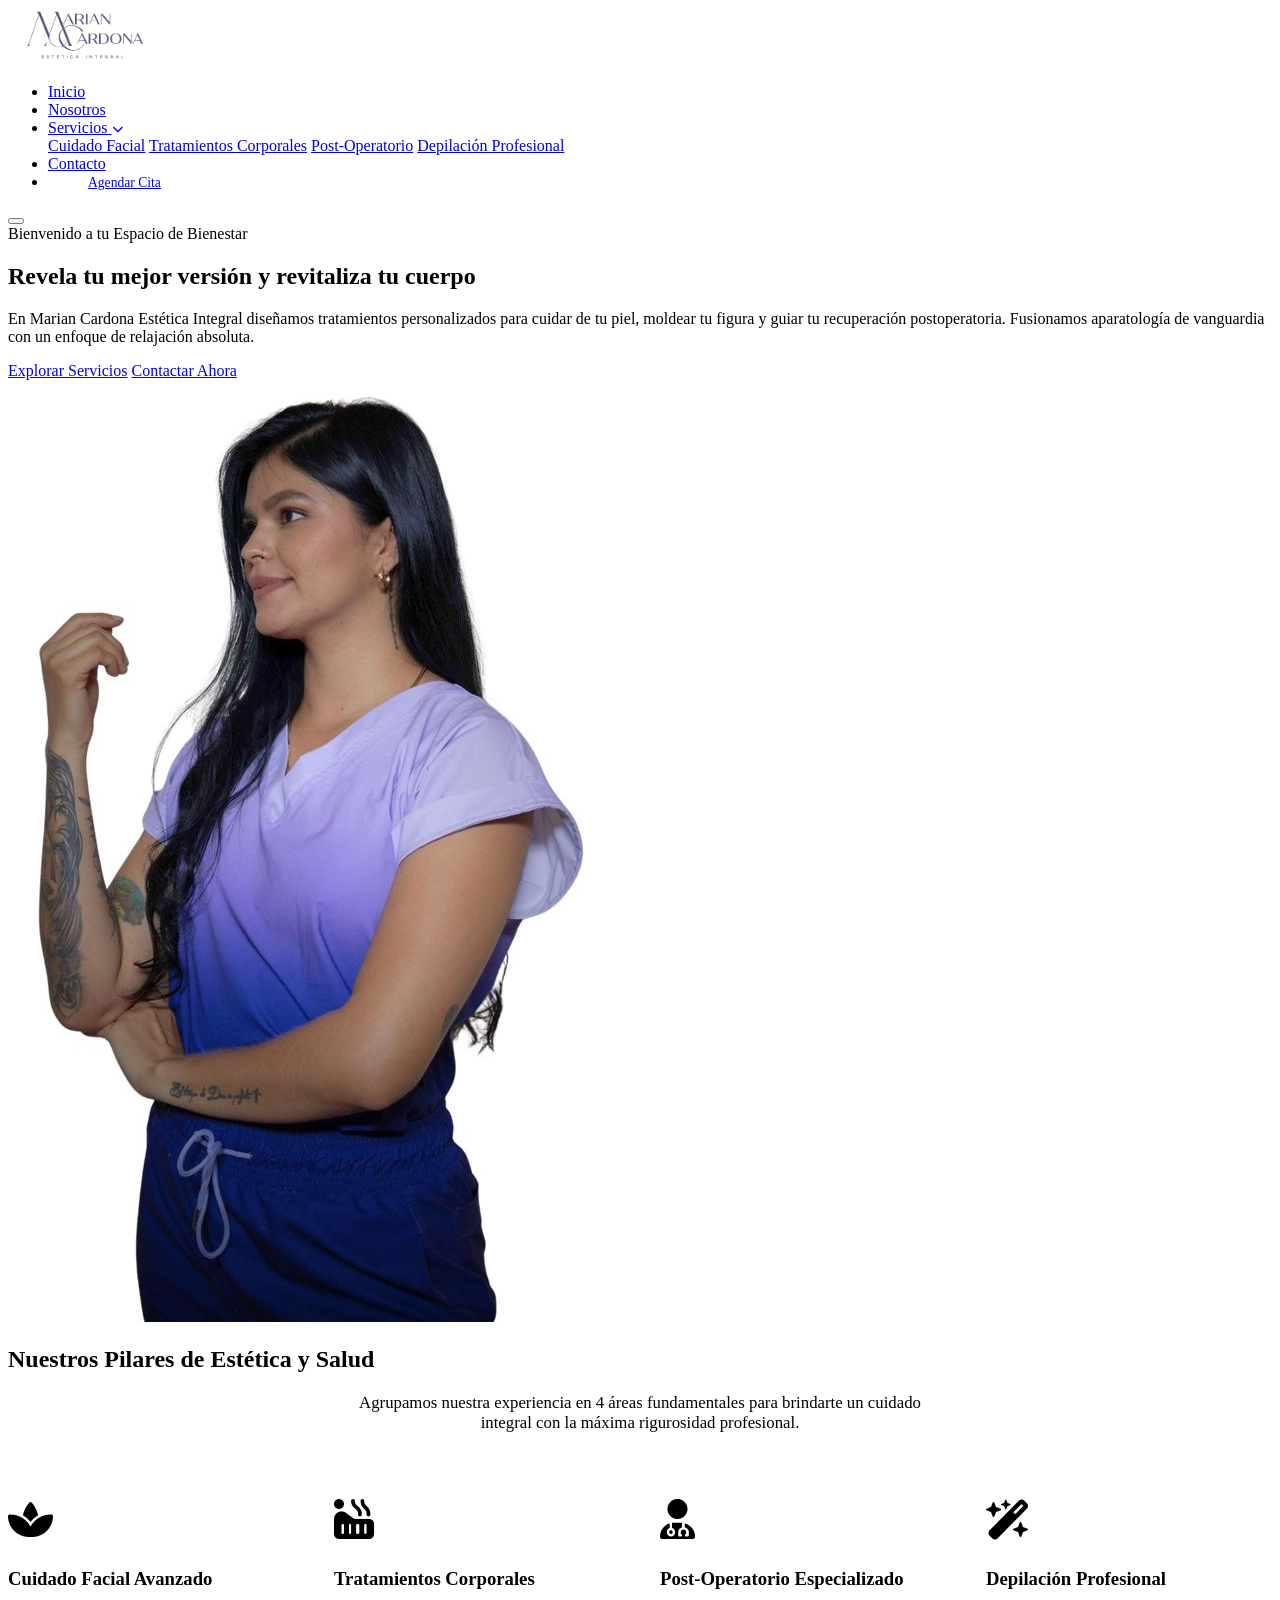
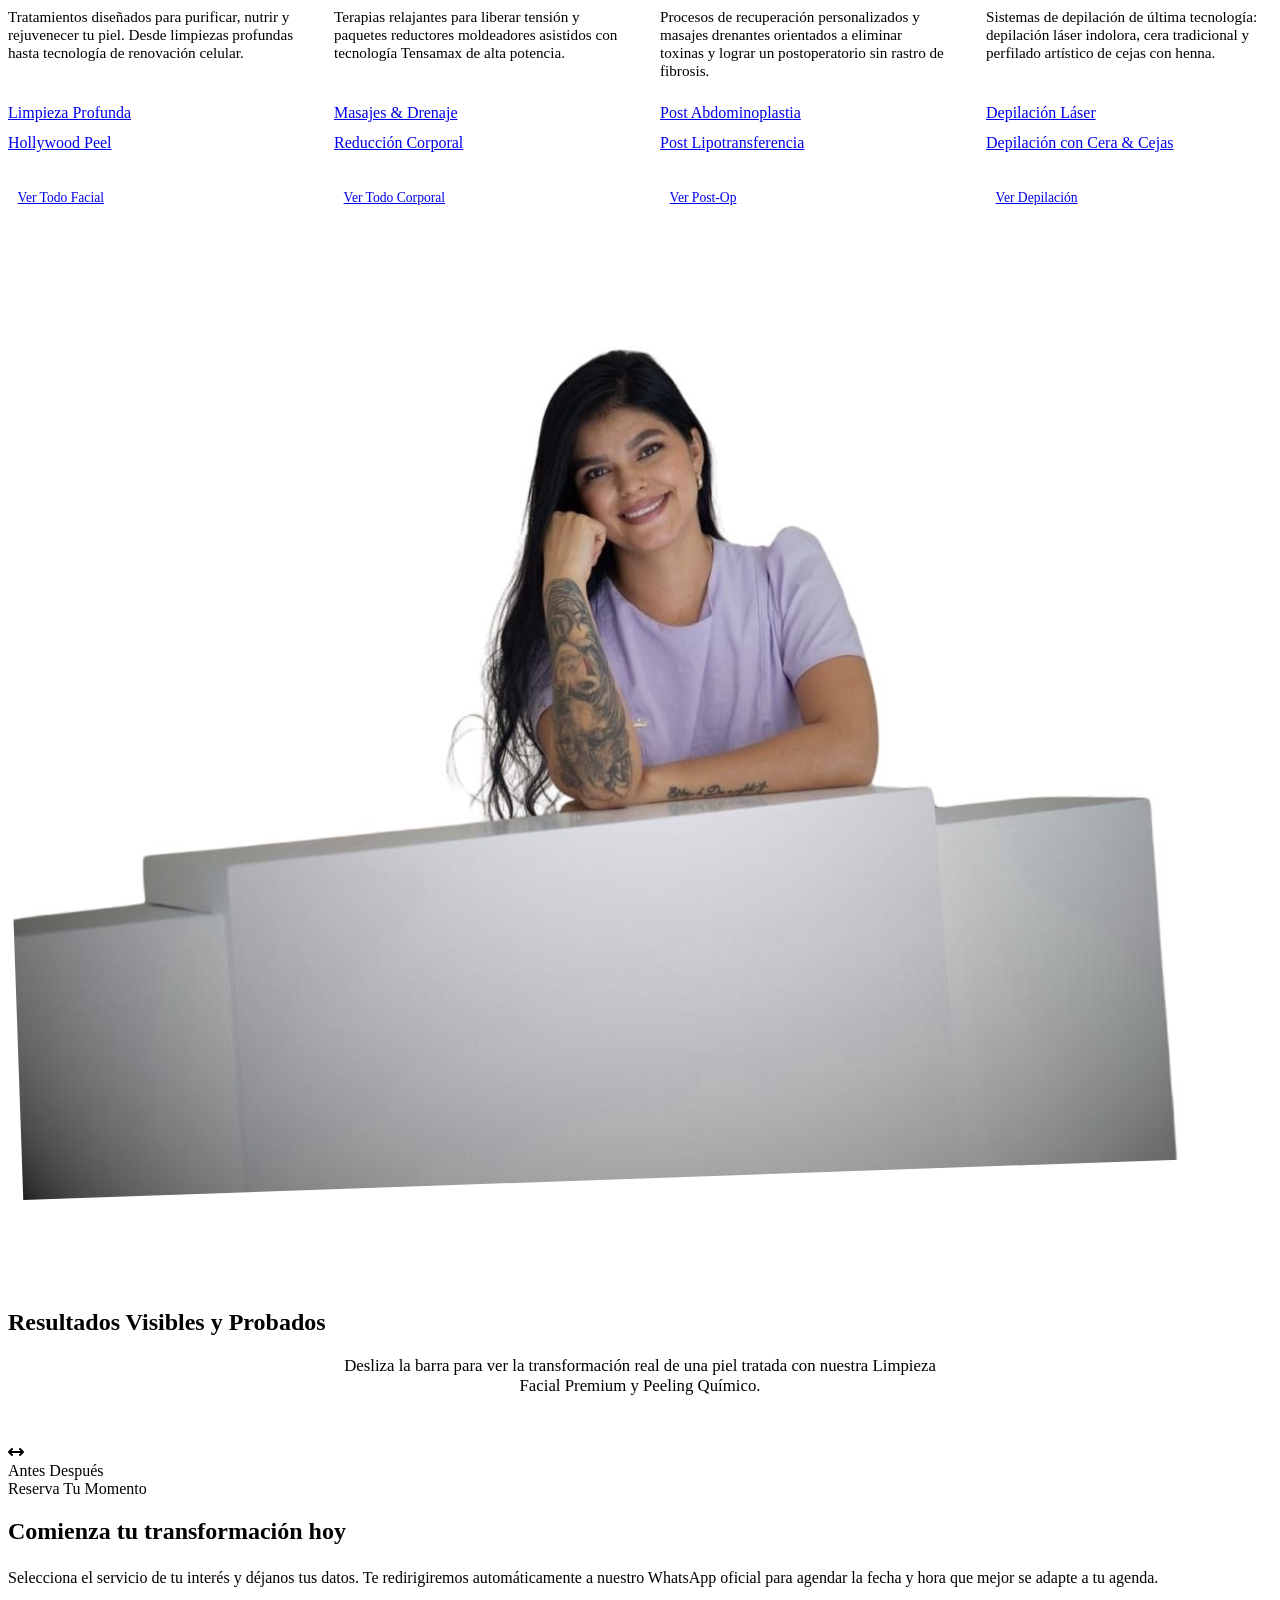
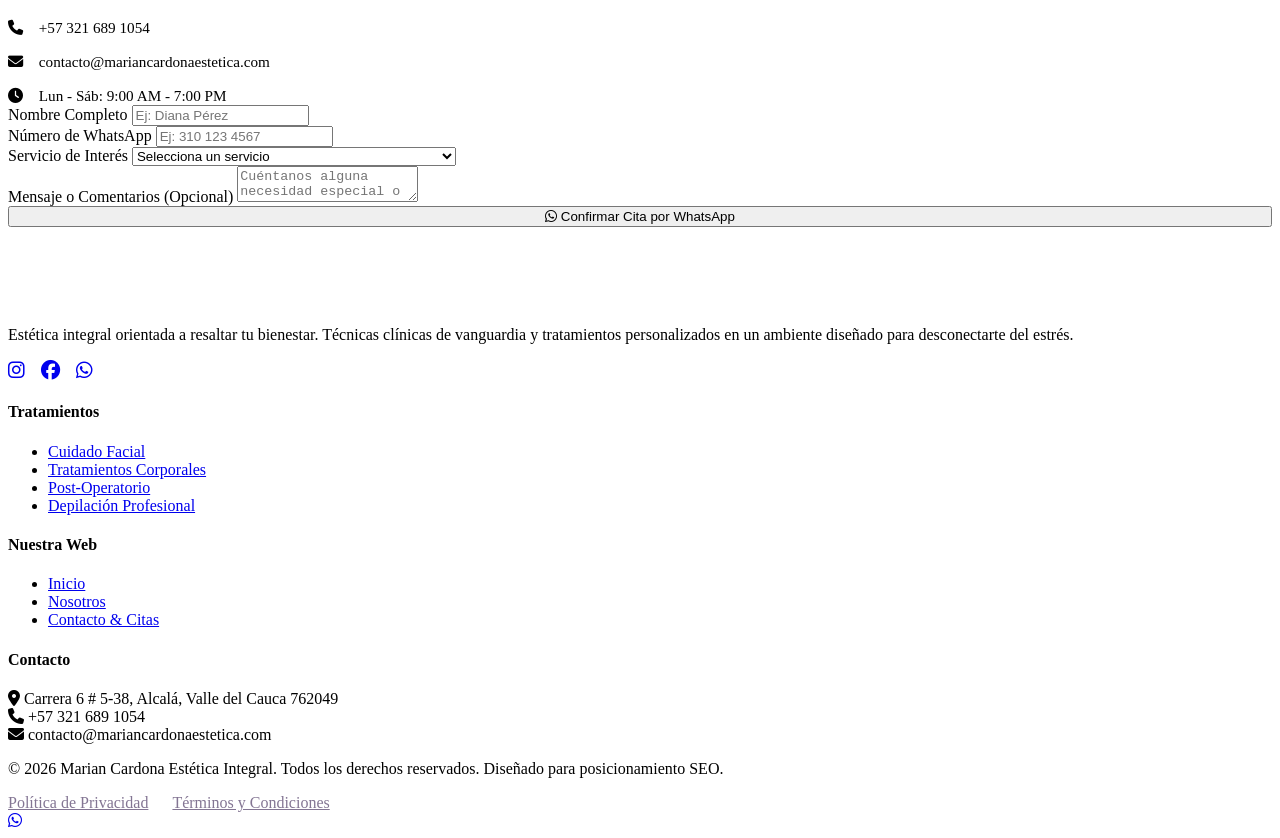
==== index.html @ ebb6f486 "Add files via upload" ====
<!DOCTYPE html>
<html lang="es">
<head>
    <meta charset="UTF-8">
    <meta name="viewport" content="width=device-width, initial-scale=1.0">
    <meta name="description" content="Descubre Marian Cardona Estética Integral. Ofrecemos tratamientos faciales avanzados, masajes corporales reductor-relajantes, post-operatorios sin fibrosis y depilación láser. Reserva tu cita.">
    <meta name="keywords" content="estetica integral, limpieza facial profunda, masajes relajantes, masajes reductores, postoperatorio, depilacion laser, marian cardona, spa bogota">
    <meta name="robots" content="index, follow">
    <link rel="canonical" href="https://mariancardonaestetica.com/">
    
    <title>Marian Cardona Estética Integral | Tratamientos Faciales, Corporales y Depilación</title>
    
    <!-- Estilos CSS -->
    <link rel="stylesheet" href="css/style.css">
    
    <!-- FontAwesome para Iconos -->
    <link rel="stylesheet" href="https://cdnjs.cloudflare.com/ajax/libs/font-awesome/6.4.0/css/all.min.css">
    
    <!-- Marcado Schema JSON-LD LocalBusiness -->
    <script type="application/ld+json">
    {
      "@context": "https://schema.org",
      "@type": "BeautySalon",
      "name": "Marian Cardona Estética Integral",
      "image": "https://images.unsplash.com/photo-1560750588-73207b1ef5b8?q=80&w=800&auto=format&fit=crop",
      "@id": "https://mariancardonaestetica.com/#salon",
      "url": "https://mariancardonaestetica.com/",
      "telephone": "+573216891054",
      "priceRange": "$$",
      "address": {
        "@type": "PostalAddress",
        "streetAddress": "Carrera 6 # 5-38, Alcalá, Valle del Cauca 762049",
        "addressLocality": "Alcalá",
        "addressRegion": "Valle del Cauca",
        "postalCode": "762049",
        "addressCountry": "CO"
      },
      "geo": {
        "@type": "GeoCoordinates",
        "latitude": 4.6738,
        "longitude": -75.7876
      },
      "openingHoursSpecification": {
        "@type": "OpeningHoursSpecification",
        "dayOfWeek": [
          "Monday",
          "Tuesday",
          "Wednesday",
          "Thursday",
          "Friday",
          "Saturday"
        ],
        "opens": "09:00",
        "closes": "19:00"
      },
      "sameAs": [
        "https://www.instagram.com/mariancardonaestetica"
      ]
    }
    </script>
</head>
<body>

    <!-- CABECERA / MENÚ DE NAVEGACIÓN -->
    <header class="header-nav">
        <div class="container header-container">
            <a href="index.html" class="logo">
                <img src="logo%20marian%20cardona%20principal.png" alt="Marian Cardona Estética Integral" style="height: 55px; width: auto; object-fit: contain;">
            </a>
            
            <nav>
                <ul class="nav-menu">
                    <li><a href="index.html" class="nav-link active">Inicio</a></li>
                    <li><a href="nosotros.html" class="nav-link">Nosotros</a></li>
                    <li class="nav-item-dropdown">
                        <a href="#" class="nav-link dropdown-trigger">Servicios <i class="fa fa-chevron-down" style="font-size: 0.7rem;"></i></a>
                        <div class="nav-dropdown">
                            <a href="facial/index.html" class="dropdown-link">Cuidado Facial</a>
                            <a href="corporal/index.html" class="dropdown-link">Tratamientos Corporales</a>
                            <a href="post-operatorio/index.html" class="dropdown-link">Post-Operatorio</a>
                            <a href="depilacion/index.html" class="dropdown-link">Depilación Profesional</a>
                        </div>
                    </li>
                    <li><a href="contacto.html" class="nav-link">Contacto</a></li>
                    <li><a href="#reservar" class="btn btn-primary" style="padding: 0.6rem 1.5rem; font-size: 0.85rem; margin-left: 1rem;">Agendar Cita</a></li>
                </ul>
            </nav>
            
            <button class="burger-menu" aria-label="Abrir Menú">
                <span class="burger-bar"></span>
                <span class="burger-bar"></span>
                <span class="burger-bar"></span>
            </button>
        </div>
    </header>

    <!-- SECCIÓN HÉROE -->
    <section class="hero-section">
        <div class="container hero-grid">
            <div class="hero-content reveal">
                <span class="hero-subtitle">Bienvenido a tu Espacio de Bienestar</span>
                <h1 class="hero-title text-gradient">Revela tu mejor versión y revitaliza tu cuerpo</h1>
                <p class="hero-description">
                    En Marian Cardona Estética Integral diseñamos tratamientos personalizados para cuidar de tu piel, moldear tu figura y guiar tu recuperación postoperatoria. Fusionamos aparatología de vanguardia con un enfoque de relajación absoluta.
                </p>
                <div class="hero-buttons">
                    <a href="#servicios" class="btn btn-primary">Explorar Servicios</a>
                    <a href="contacto.html" class="btn btn-secondary">Contactar Ahora</a>
                </div>
            </div>
            <div class="hero-image-wrapper reveal" style="transition-delay: 0.2s;">
                <div class="hero-image-bg"></div>
                <img src="Mariam%20Cardona%20imagen%20principal.jpg" alt="Marian Cardona Estética Integral" class="hero-img" id="heroImg">
            </div>
        </div>
    </section>

    <!-- SECCIÓN PILARES TOPIC CLUSTER -->
    <section id="servicios" class="section-padding" style="background-color: var(--color-bg-white);">
        <div class="container">
            <h2 class="reveal">Nuestros Pilares de Estética y Salud</h2>
            <p style="text-align: center; color: var(--color-text-muted); max-width: 600px; margin: 0 auto 4rem; font-size: 1.05rem;" class="reveal">
                Agrupamos nuestra experiencia en 4 áreas fundamentales para brindarte un cuidado integral con la máxima rigurosidad profesional.
            </p>
            
            <div style="display: grid; grid-template-columns: repeat(auto-fit, minmax(260px, 1fr)); gap: 2.5rem;">
                
                <!-- Pilar 1: Facial -->
                <div class="cluster-widget reveal" style="display: flex; flex-direction: column; justify-content: space-between;">
                    <div>
                        <div style="font-size: 2.5rem; color: var(--color-secondary); margin-bottom: 1.5rem;"><i class="fa-solid fa-spa"></i></div>
                        <h3 class="cluster-widget-title">Cuidado Facial Avanzado</h3>
                        <p style="font-size: 0.95rem; color: var(--color-text-muted); margin-bottom: 1.5rem;">
                            Tratamientos diseñados para purificar, nutrir y rejuvenecer tu piel. Desde limpiezas profundas hasta tecnología de renovación celular.
                        </p>
                    </div>
                    <div style="display: flex; flex-direction: column; gap: 0.75rem;">
                        <a href="facial/limpieza-profunda.html" class="cluster-link">Limpieza Profunda</a>
                        <a href="facial/hollywood-peel.html" class="cluster-link">Hollywood Peel</a>
                        <a href="facial/index.html" class="btn btn-secondary" style="margin-top: 1rem; width: 100%; font-size: 0.85rem; padding: 0.6rem;">Ver Todo Facial</a>
                    </div>
                </div>

                <!-- Pilar 2: Corporal -->
                <div class="cluster-widget reveal" style="display: flex; flex-direction: column; justify-content: space-between; transition-delay: 0.1s;">
                    <div>
                        <div style="font-size: 2.5rem; color: var(--color-secondary); margin-bottom: 1.5rem;"><i class="fa-solid fa-hot-tub-person"></i></div>
                        <h3 class="cluster-widget-title">Tratamientos Corporales</h3>
                        <p style="font-size: 0.95rem; color: var(--color-text-muted); margin-bottom: 1.5rem;">
                            Terapias relajantes para liberar tensión y paquetes reductores moldeadores asistidos con tecnología Tensamax de alta potencia.
                        </p>
                    </div>
                    <div style="display: flex; flex-direction: column; gap: 0.75rem;">
                        <a href="corporal/masajes-bienestar.html" class="cluster-link">Masajes & Drenaje</a>
                        <a href="corporal/reduccion-moldeo.html" class="cluster-link">Reducción Corporal</a>
                        <a href="corporal/index.html" class="btn btn-secondary" style="margin-top: 1rem; width: 100%; font-size: 0.85rem; padding: 0.6rem;">Ver Todo Corporal</a>
                    </div>
                </div>

                <!-- Pilar 3: Post-Operatorio -->
                <div class="cluster-widget reveal" style="display: flex; flex-direction: column; justify-content: space-between; transition-delay: 0.2s;">
                    <div>
                        <div style="font-size: 2.5rem; color: var(--color-secondary); margin-bottom: 1.5rem;"><i class="fa-solid fa-user-doctor"></i></div>
                        <h3 class="cluster-widget-title">Post-Operatorio Especializado</h3>
                        <p style="font-size: 0.95rem; color: var(--color-text-muted); margin-bottom: 1.5rem;">
                            Procesos de recuperación personalizados y masajes drenantes orientados a eliminar toxinas y lograr un postoperatorio sin rastro de fibrosis.
                        </p>
                    </div>
                    <div style="display: flex; flex-direction: column; gap: 0.75rem;">
                        <a href="post-operatorio/abdominoplastia.html" class="cluster-link">Post Abdominoplastia</a>
                        <a href="post-operatorio/lipotransferencia.html" class="cluster-link">Post Lipotransferencia</a>
                        <a href="post-operatorio/index.html" class="btn btn-secondary" style="margin-top: 1rem; width: 100%; font-size: 0.85rem; padding: 0.6rem;">Ver Post-Op</a>
                    </div>
                </div>

                <!-- Pilar 4: Depilación -->
                <div class="cluster-widget reveal" style="display: flex; flex-direction: column; justify-content: space-between; transition-delay: 0.3s;">
                    <div>
                        <div style="font-size: 2.5rem; color: var(--color-secondary); margin-bottom: 1.5rem;"><i class="fa-solid fa-wand-magic-sparkles"></i></div>
                        <h3 class="cluster-widget-title">Depilación Profesional</h3>
                        <p style="font-size: 0.95rem; color: var(--color-text-muted); margin-bottom: 1.5rem;">
                            Sistemas de depilación de última tecnología: depilación láser indolora, cera tradicional y perfilado artístico de cejas con henna.
                        </p>
                    </div>
                    <div style="display: flex; flex-direction: column; gap: 0.75rem;">
                        <a href="depilacion/depilacion-laser.html" class="cluster-link">Depilación Láser</a>
                        <a href="depilacion/cera-cejas.html" class="cluster-link">Depilación con Cera & Cejas</a>
                        <a href="depilacion/index.html" class="btn btn-secondary" style="margin-top: 1rem; width: 100%; font-size: 0.85rem; padding: 0.6rem;">Ver Depilación</a>
                    </div>
                </div>

            </div>
        </div>
    </section>

    <!-- POR QUÉ ELEGIRNOS -->
    <section class="section-padding" style="background-color: var(--color-bg-base);">
        <div class="container" style="display: grid; grid-template-columns: 1fr 1fr; gap: 4rem; align-items: center;">
            <div class="reveal">
                <img src="marian%20cardona%20recepcion.jpg" alt="Instalaciones de Marian Cardona Estética Integral" class="hero-img" style="transform: rotate(-2deg);">
            </div>
            <div class="reveal">
                <span class="hero-subtitle">Nuestro Valor Diferencial</span>
                <h2>¿Por qué elegir Marian Cardona Estética Integral?</h2>
                <p style="color: var(--color-text-muted); margin-bottom: 2rem; font-size: 1.05rem;">
                    No solo cuidamos tu imagen, cuidamos tu bienestar y tu confianza profunda. Trabajamos bajo tres pilares fundamentales que nos guían en cada tratamiento:
                </p>
                <ul style="list-style: none; display: flex; flex-direction: column; gap: 1.5rem;">
                    <li style="display: flex; gap: 1rem; align-items: flex-start;">
                        <div style="width: 40px; height: 40px; border-radius: 50%; background-color: rgba(74, 42, 117, 0.1); display: flex; align-items: center; justify-content: center; color: var(--color-primary); flex-shrink: 0;"><i class="fa fa-graduation-cap"></i></div>
                        <div>
                            <h4 style="font-family: var(--font-body); font-weight: 700; color: var(--color-primary); margin-bottom: 0.25rem;">Técnicas Actualizadas</h4>
                            <p style="font-size: 0.9rem; color: var(--color-text-muted);">Innovamos constantemente e implementamos protocolos clínicos probados internacionalmente para asegurar resultados reales.</p>
                        </div>
                    </li>
                    <li style="display: flex; gap: 1rem; align-items: flex-start;">
                        <div style="width: 40px; height: 40px; border-radius: 50%; background-color: rgba(74, 42, 117, 0.1); display: flex; align-items: center; justify-content: center; color: var(--color-primary); flex-shrink: 0;"><i class="fa fa-gem"></i></div>
                        <div>
                            <h4 style="font-family: var(--font-body); font-weight: 700; color: var(--color-primary); margin-bottom: 0.25rem;">Productos y Aparatología de Alta Gama</h4>
                            <p style="font-size: 0.9rem; color: var(--color-text-muted);">Seleccionamos meticulosamente principios activos de laboratorios certificados y la aparatología más segura del mercado.</p>
                        </div>
                    </li>
                    <li style="display: flex; gap: 1rem; align-items: flex-start;">
                        <div style="width: 40px; height: 40px; border-radius: 50%; background-color: rgba(74, 42, 117, 0.1); display: flex; align-items: center; justify-content: center; color: var(--color-primary); flex-shrink: 0;"><i class="fa fa-heart"></i></div>
                        <div>
                            <h4 style="font-family: var(--font-body); font-weight: 700; color: var(--color-primary); margin-bottom: 0.25rem;">Ambiente de Desconexión Total</h4>
                            <p style="font-size: 0.9rem; color: var(--color-text-muted);">Creamos un espacio cálido, silencioso y aromático para que cada visita sea una experiencia donde puedas desconectarte del estrés diario.</p>
                        </div>
                    </li>
                </ul>
            </div>
        </div>
    </section>

    <!-- COMPONENTES INTERACTIVOS: SLIDER ANTES / DESPUÉS -->
    <section class="section-padding" style="background-color: var(--color-bg-white);">
        <div class="container">
            <h2 class="reveal">Resultados Visibles y Probados</h2>
            <p style="text-align: center; color: var(--color-text-muted); max-width: 600px; margin: 0 auto 3rem; font-size: 1.05rem;" class="reveal">
                Desliza la barra para ver la transformación real de una piel tratada con nuestra Limpieza Facial Premium y Peeling Químico.
            </p>
            
            <div class="before-after-slider reveal" id="beforeAfter">
                <div class="slider-img img-before"></div>
                <div class="slider-img img-after"></div>
                <div class="slider-handle">
                    <div class="slider-button"><i class="fa fa-arrows-left-right"></i></div>
                </div>
                <span class="slider-label label-before">Antes</span>
                <span class="slider-label label-after">Después</span>
            </div>
        </div>
    </section>

    <!-- FORMULARIO DE RESERVA -->
    <section id="reservar" class="container reveal">
        <div class="booking-section">
            <div class="booking-grid">
                <div class="booking-info-box">
                    <span class="hero-subtitle">Reserva Tu Momento</span>
                    <h2 style="text-align: left; margin-bottom: 1.5rem;">Comienza tu transformación hoy</h2>
                    <p style="color: var(--color-text-muted); margin-bottom: 2rem;">
                        Selecciona el servicio de tu interés y déjanos tus datos. Te redirigiremos automáticamente a nuestro WhatsApp oficial para agendar la fecha y hora que mejor se adapte a tu agenda.
                    </p>
                    <div style="display: flex; flex-direction: column; gap: 1rem; font-size: 0.95rem;">
                        <div><i class="fa fa-phone" style="color: var(--color-secondary); margin-right: 0.75rem;"></i> +57 321 689 1054</div>
                        <div><i class="fa fa-envelope" style="color: var(--color-secondary); margin-right: 0.75rem;"></i> contacto@mariancardonaestetica.com</div>
                        <div><i class="fa fa-clock" style="color: var(--color-secondary); margin-right: 0.75rem;"></i> Lun - Sáb: 9:00 AM - 7:00 PM</div>
                    </div>
                </div>
                <div>
                    <form class="booking-form" id="bookingForm">
                        <div class="form-group">
                            <label for="name" class="form-label">Nombre Completo</label>
                            <input type="text" id="name" class="form-control" placeholder="Ej: Diana Pérez" required>
                        </div>
                        <div class="form-group">
                            <label for="phone" class="form-label">Número de WhatsApp</label>
                            <input type="tel" id="phone" class="form-control" placeholder="Ej: 310 123 4567" required>
                        </div>
                        <div class="form-group">
                            <label for="service" class="form-label">Servicio de Interés</label>
                            <select id="service" class="form-control" required>
                                <option value="" disabled selected>Selecciona un servicio</option>
                                <optgroup label="Cuidado Facial">
                                    <option value="Limpieza Facial Profunda">Limpieza Facial Profunda ($120.000)</option>
                                    <option value="Limpieza Facial Premium">Limpieza Facial Premium ($180.000)</option>
                                    <option value="Limpieza Facial Antiacne">Limpieza Facial Antiacné ($180.000)</option>
                                    <option value="Hollywood Peel">Hollywood Peel ($250.000)</option>
                                    <option value="Peeling Quimico">Peeling Químico ($100.000)</option>
                                    <option value="Microneedling">Microneedling ($180.000)</option>
                                    <option value="Skin Booster">Skin Booster ($300.000)</option>
                                </optgroup>
                                <optgroup label="Corporal y Masajes">
                                    <option value="Masajes Relajantes">Masajes Relajantes ($100.000)</option>
                                    <option value="Masaje Drenaje Linfatico">Drenaje Linfático ($180.000)</option>
                                    <option value="Masaje + Limpieza Facial">Masaje + Limpieza Facial ($200.000)</option>
                                    <option value="Paquete Masajes Reductores">Paquete Reductores (10 Sesiones) ($500.000)</option>
                                    <option value="Paquete Gluteos">Paquete Glúteos (10 Sesiones) ($1.300.000)</option>
                                    <option value="Paquete Reduflash">Paquete Reduflash (8 Sesiones) ($1.300.000)</option>
                                    <option value="Tensamax Corporal">Tensamax Corporal (10 Sesiones) ($800.000)</option>
                                </optgroup>
                                <optgroup label="Post-Operatorio">
                                    <option value="Post Abdominoplastia">Post Abdominoplastia (10 Sesiones) ($800.000)</option>
                                    <option value="Post Lipotransferencia">Post Lipotransferencia (10 Sesiones) ($700.000)</option>
                                    <option value="Post Papada">Post Papada (10 Sesiones) ($400.000)</option>
                                    <option value="Post Brazos">Post Brazos (10 Sesiones) ($400.000)</option>
                                </optgroup>
                                <optgroup label="Depilación">
                                    <option value="Depilacion Laser">Depilación Láser (Por Sesión / Paquetes)</option>
                                    <option value="Depilacion Cera">Depilación con Cera</option>
                                    <option value="Perfilado Cejas Henna">Cejas Cera/Hilo + Henna ($30.000)</option>
                                </optgroup>
                            </select>
                        </div>
                        <div class="form-group">
                            <label for="message" class="form-label">Mensaje o Comentarios (Opcional)</label>
                            <textarea id="message" class="form-control" placeholder="Cuéntanos alguna necesidad especial o tu disponibilidad horaria..."></textarea>
                        </div>
                        <button type="submit" class="btn btn-primary" style="width: 100%; gap: 0.5rem;">
                            <i class="fab fa-whatsapp"></i> Confirmar Cita por WhatsApp
                        </button>
                    </form>
                </div>
            </div>
        </div>
    </section>

    <!-- FOOTER -->
    <footer class="footer">
        <div class="container footer-grid">
            <div class="footer-info">
                <a href="index.html" class="logo" style="margin-bottom: 1.5rem; display: inline-block;">
                    <img src="logo%20marian%20cardona%20principal.png" alt="Marian Cardona Estética Integral" style="height: 55px; width: auto; object-fit: contain; filter: brightness(0) invert(1);">
                </a>
                <p class="footer-text">
                    Estética integral orientada a resaltar tu bienestar. Técnicas clínicas de vanguardia y tratamientos personalizados en un ambiente diseñado para desconectarte del estrés.
                </p>
                <div style="display: flex; gap: 1rem; font-size: 1.2rem;">
                    <a href="https://instagram.com" target="_blank" aria-label="Síguenos en Instagram"><i class="fab fa-instagram"></i></a>
                    <a href="https://facebook.com" target="_blank" aria-label="Síguenos en Facebook"><i class="fab fa-facebook"></i></a>
                    <a href="https://wa.me/573216891054" target="_blank" aria-label="Chatea en WhatsApp"><i class="fab fa-whatsapp"></i></a>
                </div>
            </div>
            
            <div>
                <h4 class="footer-title">Tratamientos</h4>
                <ul class="footer-links">
                    <li><a href="facial/index.html" class="footer-link">Cuidado Facial</a></li>
                    <li><a href="corporal/index.html" class="footer-link">Tratamientos Corporales</a></li>
                    <li><a href="post-operatorio/index.html" class="footer-link">Post-Operatorio</a></li>
                    <li><a href="depilacion/index.html" class="footer-link">Depilación Profesional</a></li>
                </ul>
            </div>
            
            <div>
                <h4 class="footer-title">Nuestra Web</h4>
                <ul class="footer-links">
                    <li><a href="index.html" class="footer-link">Inicio</a></li>
                    <li><a href="nosotros.html" class="footer-link">Nosotros</a></li>
                    <li><a href="contacto.html" class="footer-link">Contacto & Citas</a></li>
                </ul>
            </div>
            
            <div>
                <h4 class="footer-title">Contacto</h4>
                <div class="footer-contact-info">
                    <div class="footer-contact-item">
                        <i class="fa fa-map-marker-alt"></i>
                        <span>Carrera 6 # 5-38, Alcalá, Valle del Cauca 762049</span>
                    </div>
                    <div class="footer-contact-item">
                        <i class="fa fa-phone"></i>
                        <span>+57 321 689 1054</span>
                    </div>
                    <div class="footer-contact-item">
                        <i class="fa fa-envelope"></i>
                        <span>contacto@mariancardonaestetica.com</span>
                    </div>
                </div>
            </div>
        </div>
        
        <div class="container footer-bottom">
            <p>&copy; 2026 Marian Cardona Estética Integral. Todos los derechos reservados. Diseñado para posicionamiento SEO.</p>
            <div style="display: flex; gap: 1.5rem;">
                <a href="#" style="color: #837593;">Política de Privacidad</a>
                <a href="#" style="color: #837593;">Términos y Condiciones</a>
            </div>
        </div>
    </footer>

    <!-- WIDGET FLOTANTE WHATSAPP -->
    <a href="https://wa.me/573216891054?text=Hola%20Marian%20Cardona,%20deseo%20más%20información%20sobre%20tus%20servicios%20de%20estética." class="whatsapp-widget" target="_blank" aria-label="Contacto por WhatsApp">
        <i class="fab fa-whatsapp"></i>
    </a>

    <!-- Scripts JS -->
    <script src="js/main.js"></script>
</body>
</html>
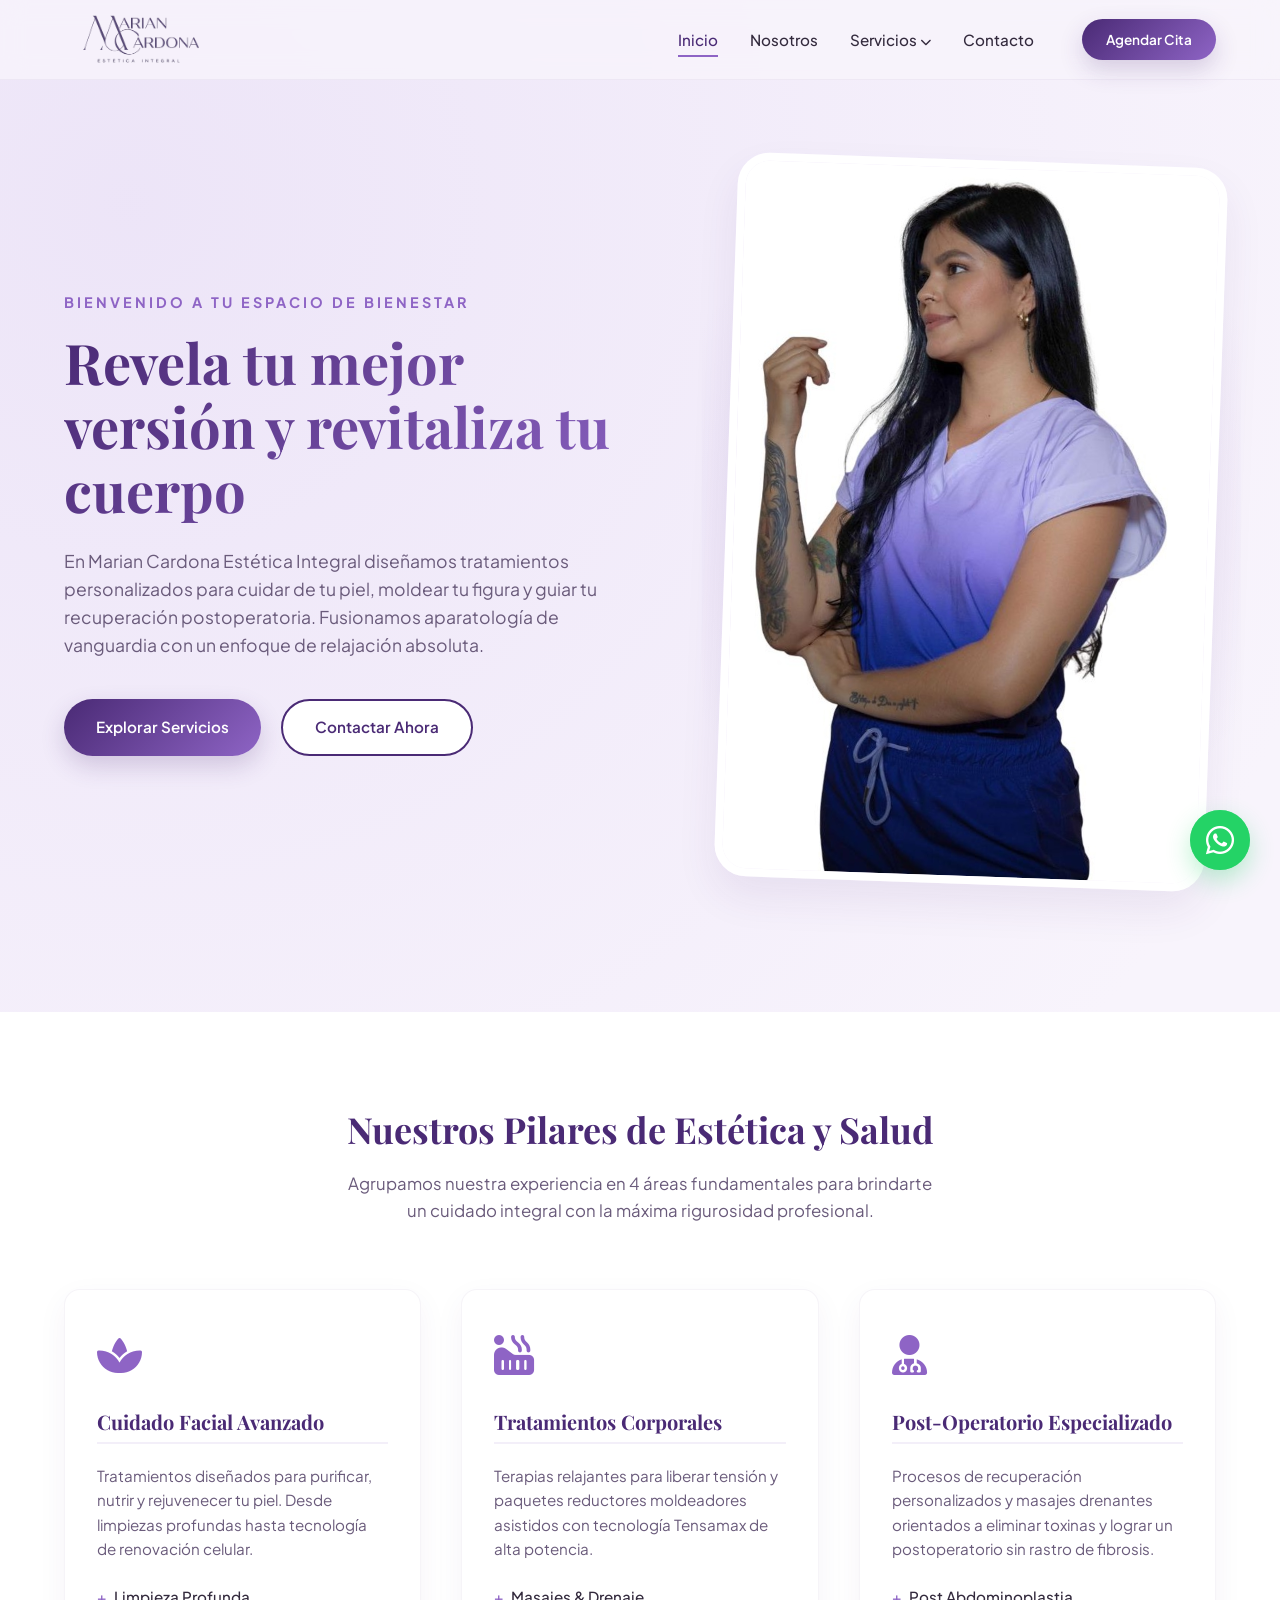
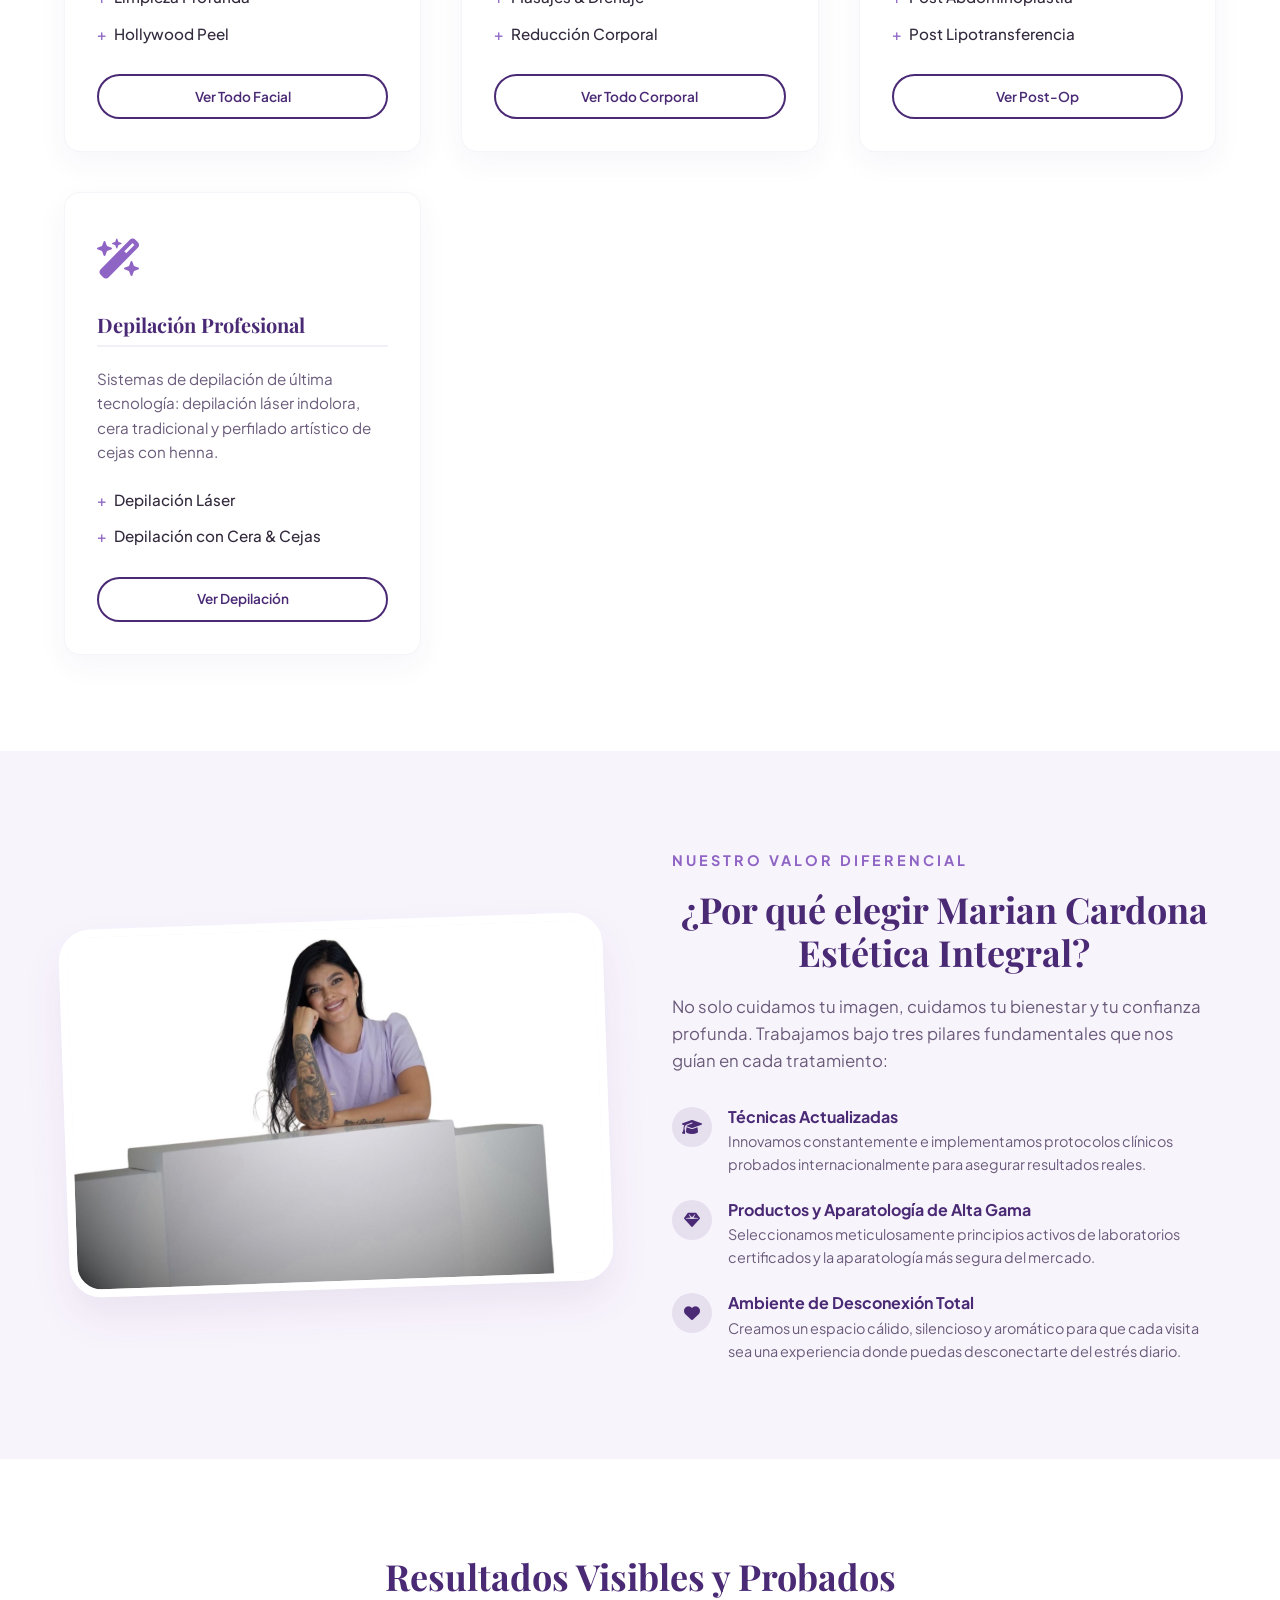
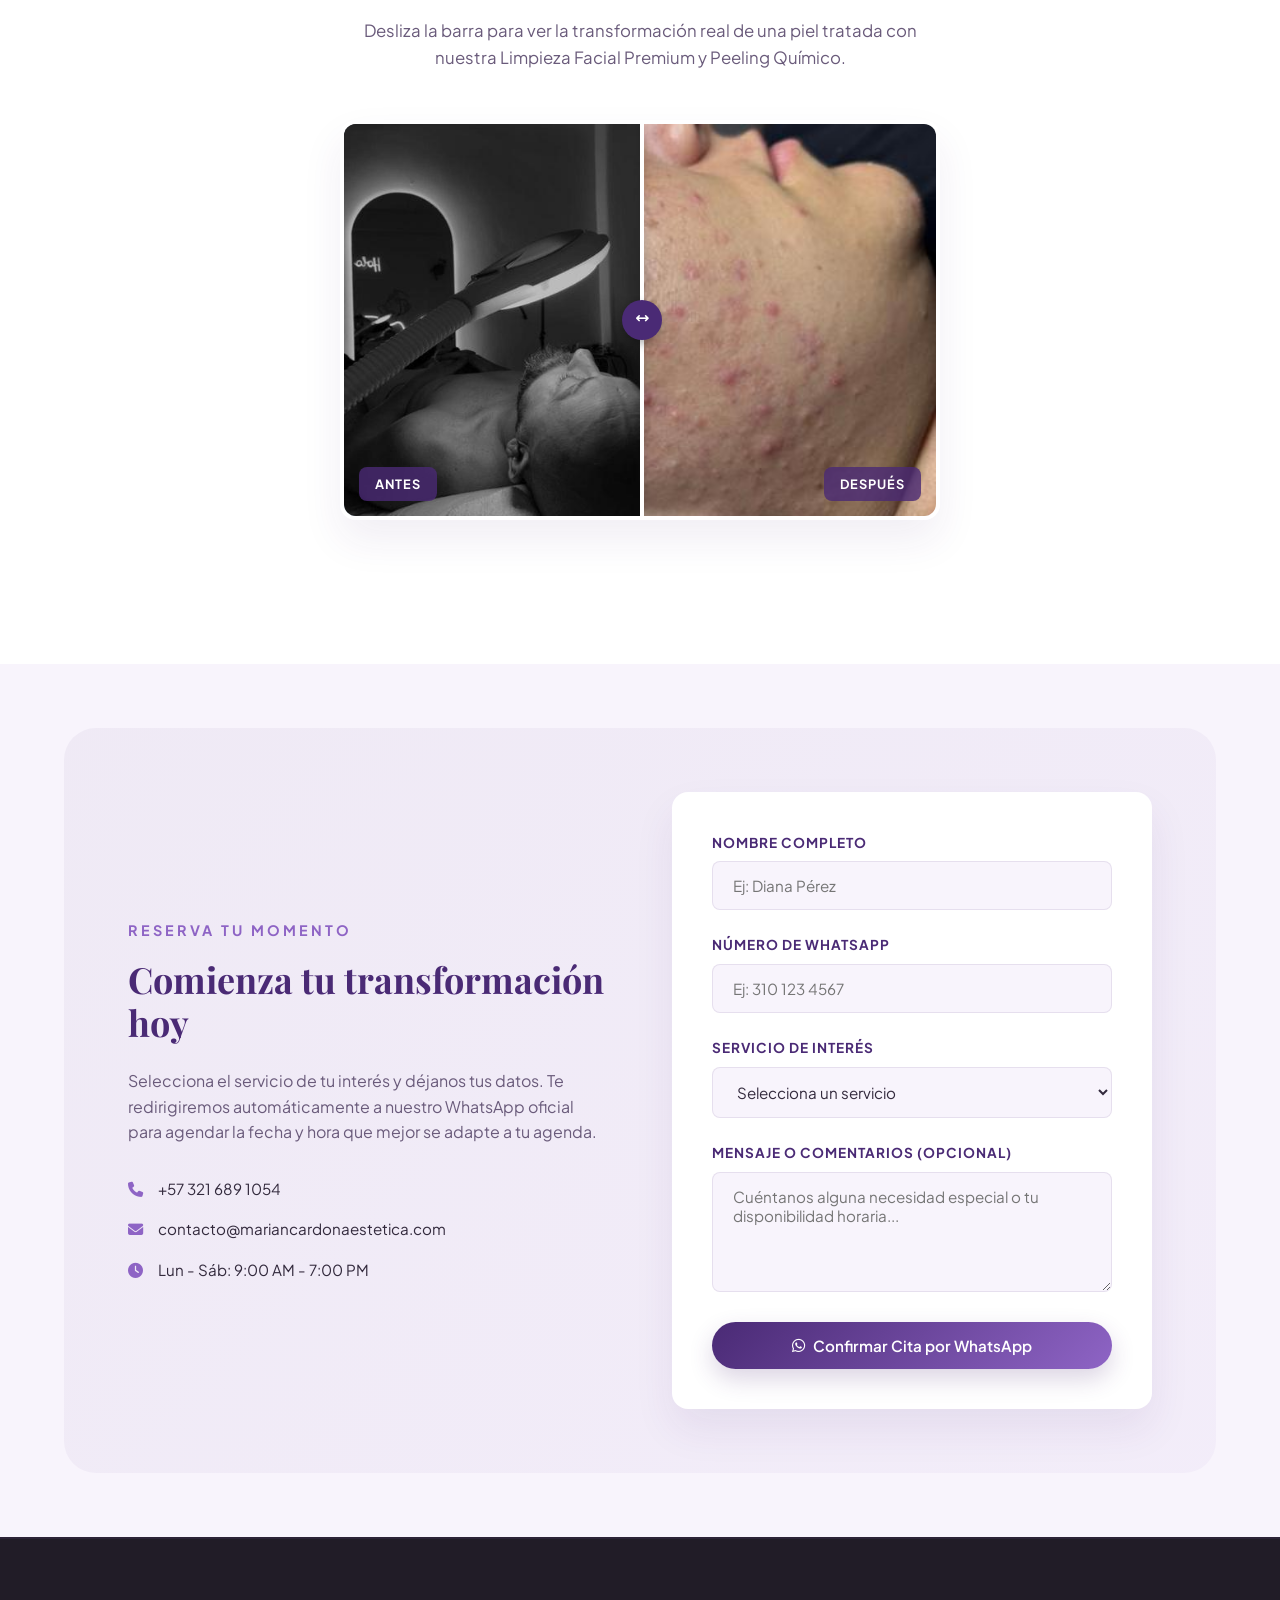
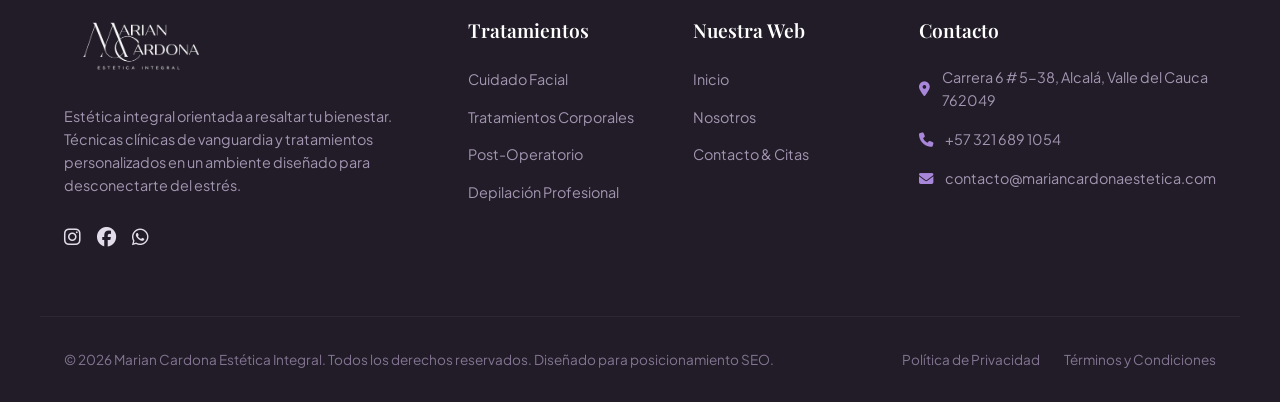
==== commit 70e361a2: "Add files via upload" ====
--- a/index.html
+++ b/index.html
@@ -1,4 +1,4 @@
-<!DOCTYPE html>
+﻿<!DOCTYPE html>
 <html lang="es">
 <head>
     <meta charset="UTF-8">
@@ -10,8 +10,961 @@
     
     <title>Marian Cardona Estética Integral | Tratamientos Faciales, Corporales y Depilación</title>
     
+    <!-- Habilitar estilos con JavaScript activo -->
+    <script>document.documentElement.classList.add('js-enabled');</script>
+    
     <!-- Estilos CSS -->
-    <link rel="stylesheet" href="css/style.css">
+    <link rel="stylesheet" href="style.css">
+    
+    <!-- Estilos incrustados para despliegue -->
+    <style id="inline-site-styles">
+/* ==========================================================================
+   MARIAN CARDONA ESTÉTICA INTEGRAL - ESTILOS GLOBALES
+   ========================================================================== */
+
+/* Importación de Google Fonts */
+@import url('https://fonts.googleapis.com/css2?family=Playfair+Display:ital,wght@0,400..900;1,400..900&family=Plus+Jakarta+Sans:ital,wght@0,200..800;1,200..800&display=swap');
+
+/* Variables de Diseño */
+:root {
+    /* Colores extraídos del catálogo */
+    --color-bg-base: #F8F4FC;         /* Lila muy claro */
+    --color-bg-white: #FFFFFF;        /* Blanco puro */
+    --color-primary: #4A2A75;         /* Violeta Profundo (Logotipo) */
+    --color-primary-rgb: 74, 42, 117;
+    --color-secondary: #8E64C5;       /* Lila Vibrante (Catálogo) */
+    --color-secondary-rgb: 142, 100, 197;
+    --color-text-main: #332A3D;        /* Gris Violeta Oscuro (Legibilidad) */
+    --color-text-muted: #6A5B7B;      /* Violeta Grisáceo */
+    --color-accent: #A886D9;          /* Violeta Cálido */
+    --color-glow: rgba(142, 100, 197, 0.15);
+    
+    /* Tipografías */
+    --font-headers: 'Playfair Display', Georgia, serif;
+    --font-body: 'Plus Jakarta Sans', system-ui, -apple-system, sans-serif;
+    
+    /* Efectos & Bordes */
+    --border-radius-sm: 8px;
+    --border-radius-md: 16px;
+    --border-radius-lg: 32px;
+    --border-radius-pill: 9999px;
+    --shadow-soft: 0 10px 30px rgba(74, 42, 117, 0.05);
+    --shadow-medium: 0 20px 40px rgba(74, 42, 117, 0.08);
+    --shadow-glow: 0 0 25px rgba(142, 100, 197, 0.25);
+    --transition-smooth: all 0.4s cubic-bezier(0.16, 1, 0.3, 1);
+    
+    /* Altura Header */
+    --header-height: 80px;
+}
+
+/* Reset y Estilos Base */
+*, *::before, *::after {
+    box-sizing: border-box;
+    margin: 0;
+    padding: 0;
+}
+
+html {
+    scroll-behavior: smooth;
+    font-size: 16px;
+}
+
+body {
+    background-color: var(--color-bg-base);
+    color: var(--color-text-main);
+    font-family: var(--font-body);
+    line-height: 1.6;
+    overflow-x: hidden;
+    -webkit-font-smoothing: antialiased;
+}
+
+a {
+    color: inherit;
+    text-decoration: none;
+    transition: var(--transition-smooth);
+}
+
+img {
+    max-width: 100%;
+    height: auto;
+    display: block;
+}
+
+button, input, textarea, select {
+    font-family: inherit;
+}
+
+/* Tipografía de Encabezados */
+h1, h2, h3, h4, h5, h6 {
+    font-family: var(--font-headers);
+    color: var(--color-primary);
+    font-weight: 700;
+    line-height: 1.2;
+}
+
+h1 {
+    font-size: 2.75rem;
+    margin-bottom: 1.5rem;
+}
+
+h2 {
+    font-size: 2.25rem;
+    margin-bottom: 1.25rem;
+    text-align: center;
+    position: relative;
+}
+
+h3 {
+    font-size: 1.5rem;
+    margin-bottom: 1rem;
+}
+
+.text-gradient {
+    background: linear-gradient(135deg, var(--color-primary), var(--color-secondary));
+    -webkit-background-clip: text;
+    -webkit-text-fill-color: transparent;
+}
+
+/* Estilos de Contenedor */
+.container {
+    width: 100%;
+    max-width: 1200px;
+    margin: 0 auto;
+    padding: 0 1.5rem;
+}
+
+.section-padding {
+    padding: 6rem 0;
+}
+
+/* ==========================================================================
+   COMPONENTES GLOBALES Y REUSABLES
+   ========================================================================== */
+
+/* Botones Premium */
+.btn {
+    display: inline-flex;
+    align-items: center;
+    justify-content: center;
+    padding: 0.875rem 2rem;
+    border-radius: var(--border-radius-pill);
+    font-weight: 600;
+    font-size: 0.95rem;
+    cursor: pointer;
+    transition: var(--transition-smooth);
+    border: none;
+    outline: none;
+    position: relative;
+    overflow: hidden;
+}
+
+.btn-primary {
+    background: linear-gradient(135deg, var(--color-primary), var(--color-secondary));
+    color: var(--color-bg-white);
+    box-shadow: 0 10px 25px rgba(74, 42, 117, 0.2);
+}
+
+.btn-primary:hover {
+    transform: translateY(-3px);
+    box-shadow: 0 15px 30px rgba(74, 42, 117, 0.35);
+}
+
+.btn-secondary {
+    background-color: var(--color-bg-white);
+    color: var(--color-primary);
+    border: 2px solid var(--color-primary);
+}
+
+.btn-secondary:hover {
+    background-color: var(--color-primary);
+    color: var(--color-bg-white);
+    transform: translateY(-3px);
+}
+
+/* Cabecera (Header) */
+.header-nav {
+    position: fixed;
+    top: 0;
+    left: 0;
+    width: 100%;
+    height: var(--header-height);
+    background-color: rgba(248, 244, 252, 0.8);
+    backdrop-filter: blur(12px);
+    -webkit-backdrop-filter: blur(12px);
+    z-index: 1000;
+    transition: var(--transition-smooth);
+    border-bottom: 1px solid rgba(74, 42, 117, 0.05);
+}
+
+.header-nav.scrolled {
+    background-color: rgba(248, 244, 252, 0.95);
+    height: 70px;
+    box-shadow: var(--shadow-soft);
+}
+
+.header-container {
+    display: flex;
+    justify-content: space-between;
+    align-items: center;
+    height: 100%;
+}
+
+.logo {
+    display: flex;
+    flex-direction: column;
+    font-family: var(--font-headers);
+    font-weight: 800;
+    font-size: 1.35rem;
+    color: var(--color-primary);
+    line-height: 1.1;
+}
+
+.logo span {
+    font-family: var(--font-body);
+    font-size: 0.7rem;
+    letter-spacing: 3px;
+    text-transform: uppercase;
+    font-weight: 500;
+    color: var(--color-secondary);
+}
+
+.nav-menu {
+    display: flex;
+    gap: 2rem;
+    list-style: none;
+    align-items: center;
+}
+
+.nav-link {
+    font-weight: 500;
+    font-size: 0.95rem;
+    color: var(--color-text-main);
+    position: relative;
+    padding: 0.5rem 0;
+}
+
+.nav-link::after {
+    content: '';
+    position: absolute;
+    bottom: 0;
+    left: 0;
+    width: 0;
+    height: 2px;
+    background-color: var(--color-secondary);
+    transition: var(--transition-smooth);
+}
+
+.nav-link:hover, .nav-link.active {
+    color: var(--color-primary);
+}
+
+.nav-link:hover::after, .nav-link.active::after {
+    width: 100%;
+}
+
+/* Submenú Desplegable (Cluster navigation) */
+.nav-item-dropdown {
+    position: relative;
+}
+
+.nav-dropdown {
+    position: absolute;
+    top: 100%;
+    left: 50%;
+    transform: translateX(-50%) translateY(15px);
+    width: 240px;
+    background-color: var(--color-bg-white);
+    border-radius: var(--border-radius-md);
+    box-shadow: var(--shadow-medium);
+    padding: 1rem;
+    opacity: 0;
+    visibility: hidden;
+    transition: var(--transition-smooth);
+    display: flex;
+    flex-direction: column;
+    gap: 0.5rem;
+    border: 1px solid rgba(74, 42, 117, 0.05);
+}
+
+.nav-item-dropdown:hover .nav-dropdown {
+    opacity: 1;
+    visibility: visible;
+    transform: translateX(-50%) translateY(0);
+}
+
+.dropdown-link {
+    padding: 0.6rem 1rem;
+    border-radius: var(--border-radius-sm);
+    font-size: 0.9rem;
+    font-weight: 500;
+    display: block;
+}
+
+.dropdown-link:hover {
+    background-color: var(--color-bg-base);
+    color: var(--color-primary);
+    padding-left: 1.25rem;
+}
+
+/* Hamburguesa (Mobile Menu) */
+.burger-menu {
+    display: none;
+    flex-direction: column;
+    gap: 6px;
+    cursor: pointer;
+    background: none;
+    border: none;
+}
+
+.burger-bar {
+    width: 25px;
+    height: 3px;
+    background-color: var(--color-primary);
+    border-radius: 3px;
+    transition: var(--transition-smooth);
+}
+
+/* Footer Premium */
+.footer {
+    background-color: #211C27; /* Fondo oscuro */
+    color: #E2DBE9;
+    padding: 5rem 0 2rem;
+    border-top: 2px solid rgba(142, 100, 197, 0.1);
+}
+
+.footer-grid {
+    display: grid;
+    grid-template-columns: 2fr 1fr 1fr 1.5fr;
+    gap: 3rem;
+    margin-bottom: 4rem;
+}
+
+.footer-info .logo {
+    color: #FFF;
+    margin-bottom: 1.5rem;
+}
+
+.footer-info .logo span {
+    color: var(--color-accent);
+}
+
+.footer-text {
+    font-size: 0.9rem;
+    line-height: 1.6;
+    margin-bottom: 1.5rem;
+    color: #A396B2;
+}
+
+.footer-title {
+    font-family: var(--font-headers);
+    font-size: 1.2rem;
+    color: #FFF;
+    margin-bottom: 1.5rem;
+    font-weight: 600;
+}
+
+.footer-links {
+    list-style: none;
+    display: flex;
+    flex-direction: column;
+    gap: 0.75rem;
+}
+
+.footer-link {
+    font-size: 0.9rem;
+    color: #A396B2;
+}
+
+.footer-link:hover {
+    color: #FFF;
+    padding-left: 0.5rem;
+}
+
+.footer-contact-info {
+    display: flex;
+    flex-direction: column;
+    gap: 1rem;
+    font-size: 0.9rem;
+    color: #A396B2;
+}
+
+.footer-contact-item {
+    display: flex;
+    align-items: center;
+    gap: 0.75rem;
+}
+
+.footer-contact-item i {
+    color: var(--color-accent);
+}
+
+.footer-bottom {
+    border-top: 1px solid rgba(255, 255, 255, 0.05);
+    padding-top: 2rem;
+    display: flex;
+    justify-content: space-between;
+    align-items: center;
+    font-size: 0.85rem;
+    color: #837593;
+}
+
+/* ==========================================================================
+   ESTRUCTURA DE TOPIC CLUSTER (MIGAS DE PAN & NAVEGACIÓN ENLACE INTERNO)
+   ========================================================================== */
+
+/* Breadcrumbs (Migas de Pan) */
+.breadcrumbs {
+    padding: 1.5rem 0;
+    margin-top: var(--header-height);
+    background-color: rgba(74, 42, 117, 0.02);
+    border-bottom: 1px solid rgba(74, 42, 117, 0.03);
+    font-size: 0.85rem;
+}
+
+.breadcrumbs-list {
+    display: flex;
+    align-items: center;
+    gap: 0.5rem;
+    list-style: none;
+    flex-wrap: wrap;
+}
+
+.breadcrumb-item {
+    color: var(--color-text-muted);
+}
+
+.breadcrumb-item a {
+    color: var(--color-secondary);
+}
+
+.breadcrumb-item a:hover {
+    color: var(--color-primary);
+}
+
+.breadcrumb-item::after {
+    content: '/';
+    margin-left: 0.5rem;
+    color: #BCAECF;
+}
+
+.breadcrumb-item:last-child::after {
+    content: none;
+}
+
+.breadcrumb-item.active {
+    color: var(--color-primary);
+    font-weight: 600;
+}
+
+/* Cluster Links Widget (En la barra lateral o al final de las páginas) */
+.cluster-widget {
+    background-color: var(--color-bg-white);
+    border-radius: var(--border-radius-md);
+    padding: 2rem;
+    box-shadow: var(--shadow-soft);
+    border: 1px solid rgba(74, 42, 117, 0.05);
+}
+
+.cluster-widget-title {
+    font-size: 1.25rem;
+    margin-bottom: 1.25rem;
+    color: var(--color-primary);
+    border-bottom: 2px solid rgba(142, 100, 197, 0.1);
+    padding-bottom: 0.5rem;
+}
+
+.cluster-list {
+    list-style: none;
+    display: flex;
+    flex-direction: column;
+    gap: 0.75rem;
+}
+
+.cluster-link {
+    font-size: 0.95rem;
+    color: var(--color-text-main);
+    display: flex;
+    align-items: center;
+    gap: 0.5rem;
+    font-weight: 500;
+}
+
+.cluster-link::before {
+    content: '+';
+    color: var(--color-secondary);
+}
+
+.cluster-link:hover {
+    color: var(--color-primary);
+    transform: translateX(5px);
+}
+
+/* ==========================================================================
+   ANIMACIONES Y EFECTOS VISUALES
+   ========================================================================== */
+
+/* Entrada Reveal (Intersection Observer) */
+.js-enabled .reveal {
+    opacity: 0;
+    transform: translateY(40px);
+    transition: opacity 0.8s ease, transform 0.8s cubic-bezier(0.16, 1, 0.3, 1);
+}
+
+.js-enabled .reveal.active {
+    opacity: 1;
+    transform: translateY(0);
+}
+
+/* Botón flotante de WhatsApp */
+.whatsapp-widget {
+    position: fixed;
+    bottom: 30px;
+    right: 30px;
+    z-index: 999;
+    width: 60px;
+    height: 60px;
+    background-color: #25D366;
+    border-radius: 50%;
+    display: flex;
+    align-items: center;
+    justify-content: center;
+    box-shadow: 0 10px 25px rgba(37, 211, 102, 0.3);
+    color: #FFF;
+    font-size: 2rem;
+    transition: var(--transition-smooth);
+}
+
+.whatsapp-widget::before {
+    content: '';
+    position: absolute;
+    width: 100%;
+    height: 100%;
+    background-color: #25D366;
+    border-radius: 50%;
+    z-index: -1;
+    opacity: 0.5;
+    animation: pulse-ring 2s infinite;
+}
+
+.whatsapp-widget:hover {
+    transform: scale(1.1) rotate(5deg);
+    box-shadow: 0 15px 30px rgba(37, 211, 102, 0.5);
+}
+
+@keyframes pulse-ring {
+    0% {
+        transform: scale(1);
+        opacity: 0.5;
+    }
+    100% {
+        transform: scale(1.6);
+        opacity: 0;
+    }
+}
+
+/* Hero Section Base */
+.hero-section {
+    position: relative;
+    padding: 10rem 0 8rem;
+    min-height: 85vh;
+    display: flex;
+    align-items: center;
+    background: radial-gradient(circle at 10% 20%, rgba(203, 183, 235, 0.25) 0%, rgba(248, 244, 252, 0.8) 90%);
+    overflow: hidden;
+}
+
+.hero-grid {
+    display: grid;
+    grid-template-columns: 1.1fr 0.9fr;
+    gap: 4rem;
+    align-items: center;
+}
+
+.hero-subtitle {
+    font-size: 0.9rem;
+    font-weight: 700;
+    letter-spacing: 3px;
+    text-transform: uppercase;
+    color: var(--color-secondary);
+    margin-bottom: 1rem;
+    display: inline-block;
+}
+
+.hero-title {
+    font-size: 3.5rem;
+    margin-bottom: 1.5rem;
+    line-height: 1.15;
+}
+
+.hero-description {
+    font-size: 1.1rem;
+    color: var(--color-text-muted);
+    margin-bottom: 2.5rem;
+    max-width: 580px;
+}
+
+.hero-buttons {
+    display: flex;
+    gap: 1.25rem;
+}
+
+.hero-image-wrapper {
+    position: relative;
+}
+
+.hero-image-bg {
+    position: absolute;
+    top: 50%;
+    left: 50%;
+    transform: translate(-50%, -50%);
+    width: 110%;
+    height: 110%;
+    background: radial-gradient(circle, rgba(142, 100, 197, 0.15) 0%, transparent 70%);
+    z-index: -1;
+}
+
+.hero-img {
+    border-radius: var(--border-radius-lg);
+    box-shadow: var(--shadow-medium);
+    border: 8px solid var(--color-bg-white);
+    transform: rotate(2deg);
+    transition: var(--transition-smooth);
+}
+
+.hero-img:hover {
+    transform: rotate(0deg) scale(1.02);
+}
+
+/* ==========================================================================
+   ACORDEÓN DE PREGUNTAS FRECUENTES (FAQ ACCORDION)
+   ========================================================================== */
+.faq-accordion {
+    max-width: 800px;
+    margin: 3rem auto 0;
+    display: flex;
+    flex-direction: column;
+    gap: 1rem;
+}
+
+.faq-item {
+    background-color: var(--color-bg-white);
+    border-radius: var(--border-radius-md);
+    box-shadow: var(--shadow-soft);
+    border: 1px solid rgba(74, 42, 117, 0.05);
+    overflow: hidden;
+    transition: var(--transition-smooth);
+}
+
+.faq-question {
+    width: 100%;
+    padding: 1.5rem 2rem;
+    background: none;
+    border: none;
+    outline: none;
+    display: flex;
+    justify-content: space-between;
+    align-items: center;
+    cursor: pointer;
+    text-align: left;
+}
+
+.faq-question h3 {
+    font-size: 1.15rem;
+    margin-bottom: 0;
+}
+
+.faq-icon {
+    font-size: 1.25rem;
+    color: var(--color-secondary);
+    transition: var(--transition-smooth);
+}
+
+.faq-answer {
+    max-height: 0;
+    overflow: hidden;
+    transition: var(--transition-smooth);
+    padding: 0 2rem;
+}
+
+.faq-answer-inner {
+    padding-bottom: 1.5rem;
+    color: var(--color-text-muted);
+    font-size: 0.95rem;
+}
+
+.faq-item.active {
+    border-color: var(--color-secondary);
+    box-shadow: var(--shadow-medium);
+}
+
+.faq-item.active .faq-icon {
+    transform: rotate(45deg);
+}
+
+.faq-item.active .faq-answer {
+    max-height: 500px; /* Suficiente para el contenido */
+}
+
+/* ==========================================================================
+   FORMULARIO DE RESERVA / CONTACTO
+   ========================================================================== */
+.booking-section {
+    background: linear-gradient(135deg, rgba(74, 42, 117, 0.05), rgba(142, 100, 197, 0.05));
+    border-radius: var(--border-radius-lg);
+    padding: 4rem;
+    margin: 4rem 0;
+}
+
+.booking-grid {
+    display: grid;
+    grid-template-columns: 1fr 1fr;
+    gap: 4rem;
+}
+
+.booking-info-box {
+    display: flex;
+    flex-direction: column;
+    justify-content: center;
+}
+
+.booking-form {
+    background-color: var(--color-bg-white);
+    padding: 2.5rem;
+    border-radius: var(--border-radius-md);
+    box-shadow: var(--shadow-medium);
+}
+
+.form-group {
+    margin-bottom: 1.5rem;
+}
+
+.form-label {
+    display: block;
+    font-size: 0.85rem;
+    font-weight: 700;
+    text-transform: uppercase;
+    letter-spacing: 1px;
+    margin-bottom: 0.5rem;
+    color: var(--color-primary);
+}
+
+.form-control {
+    width: 100%;
+    padding: 0.875rem 1.25rem;
+    border-radius: var(--border-radius-sm);
+    border: 1px solid rgba(74, 42, 117, 0.1);
+    background-color: var(--color-bg-base);
+    color: var(--color-text-main);
+    font-size: 0.95rem;
+    transition: var(--transition-smooth);
+    outline: none;
+}
+
+.form-control:focus {
+    border-color: var(--color-secondary);
+    background-color: var(--color-bg-white);
+    box-shadow: 0 0 0 4px rgba(142, 100, 197, 0.1);
+}
+
+textarea.form-control {
+    resize: vertical;
+    min-height: 120px;
+}
+
+/* ==========================================================================
+   INTERACTIVO SLIDER COMPARATIVO DE ANTES/DESPUÉS
+   ========================================================================== */
+.before-after-slider {
+    position: relative;
+    width: 100%;
+    max-width: 600px;
+    height: 400px;
+    margin: 3rem auto;
+    border-radius: var(--border-radius-md);
+    overflow: hidden;
+    box-shadow: var(--shadow-medium);
+    border: 4px solid var(--color-bg-white);
+}
+
+.slider-img {
+    position: absolute;
+    top: 0;
+    left: 0;
+    width: 100%;
+    height: 100%;
+    background-size: cover;
+    background-position: center;
+}
+
+.img-before {
+    background-image: url('limpieza-facial-anti-acne.jpg'); /* Imagen de piel con acné real */
+}
+
+.img-after {
+    background-image: url('limpieza-facial-profunda.jpg'); /* Imagen de piel limpia real */
+    width: 50%; /* Iniciado al 50% */
+}
+
+.slider-handle {
+    position: absolute;
+    top: 0;
+    bottom: 0;
+    left: 50%;
+    width: 4px;
+    background-color: var(--color-bg-white);
+    cursor: ew-resize;
+    z-index: 10;
+    box-shadow: 0 0 10px rgba(0,0,0,0.3);
+}
+
+.slider-button {
+    position: absolute;
+    top: 50%;
+    left: 50%;
+    transform: translate(-50%, -50%);
+    width: 40px;
+    height: 40px;
+    background-color: var(--color-primary);
+    border-radius: 50%;
+    display: flex;
+    align-items: center;
+    justify-content: center;
+    color: var(--color-bg-white);
+    font-size: 0.8rem;
+    box-shadow: 0 4px 10px rgba(0,0,0,0.3);
+    pointer-events: none;
+}
+
+.slider-label {
+    position: absolute;
+    bottom: 15px;
+    padding: 0.4rem 1rem;
+    background-color: rgba(74, 42, 117, 0.8);
+    color: var(--color-bg-white);
+    font-size: 0.8rem;
+    font-weight: 700;
+    border-radius: var(--border-radius-sm);
+    text-transform: uppercase;
+    letter-spacing: 1px;
+    z-index: 5;
+    pointer-events: none;
+}
+
+.label-before {
+    left: 15px;
+}
+
+.label-after {
+    right: 15px;
+}
+
+/* ==========================================================================
+   DISEÍO RESPONSIVO (MEDIA QUERIES)
+   ========================================================================== */
+
+@media (max-width: 992px) {
+    h1 {
+        font-size: 2.25rem;
+    }
+    
+    h2 {
+        font-size: 1.85rem;
+    }
+    
+    .hero-grid, .booking-grid {
+        grid-template-columns: 1fr;
+        gap: 3rem;
+    }
+    
+    .hero-image-wrapper {
+        order: -1;
+        max-width: 500px;
+        margin: 0 auto;
+    }
+    
+    .footer-grid {
+        grid-template-columns: 1fr 1fr;
+    }
+}
+
+@media (max-width: 768px) {
+    .burger-menu {
+        display: flex;
+        z-index: 1100;
+    }
+    
+    .nav-menu {
+        position: fixed;
+        top: 0;
+        right: -100%;
+        width: 80%;
+        max-width: 320px;
+        height: 100vh;
+        background-color: var(--color-bg-white);
+        box-shadow: -10px 0 30px rgba(0,0,0,0.05);
+        flex-direction: column;
+        justify-content: center;
+        align-items: flex-start;
+        padding: 4rem 3rem;
+        transition: var(--transition-smooth);
+        gap: 1.5rem;
+        z-index: 1050;
+    }
+    
+    .nav-menu.open {
+        right: 0;
+    }
+    
+    .burger-menu.open .burger-bar:nth-child(1) {
+        transform: translateY(9px) rotate(45deg);
+    }
+    
+    .burger-menu.open .burger-bar:nth-child(2) {
+        opacity: 0;
+    }
+    
+    .burger-menu.open .burger-bar:nth-child(3) {
+        transform: translateY(-9px) rotate(-45deg);
+    }
+    
+    .nav-item-dropdown:hover .nav-dropdown {
+        position: static;
+        transform: none;
+        opacity: 1;
+        visibility: visible;
+        box-shadow: none;
+        padding: 0.5rem 0 0 1rem;
+        border: none;
+        width: 100%;
+    }
+    
+    .nav-dropdown {
+        display: none;
+        max-height: 0;
+        overflow: hidden;
+    }
+    
+    .nav-item-dropdown.active .nav-dropdown {
+        display: flex;
+        max-height: 500px;
+    }
+    
+    .footer-grid {
+        grid-template-columns: 1fr;
+        gap: 2rem;
+    }
+    
+    .booking-section {
+        padding: 2rem;
+    }
+    
+    .booking-form {
+        padding: 1.5rem;
+    }
+}
+
+
+</style>
     
     <!-- FontAwesome para Iconos -->
     <link rel="stylesheet" href="https://cdnjs.cloudflare.com/ajax/libs/font-awesome/6.4.0/css/all.min.css">
@@ -65,7 +1018,7 @@
     <header class="header-nav">
         <div class="container header-container">
             <a href="index.html" class="logo">
-                <img src="logo%20marian%20cardona%20principal.png" alt="Marian Cardona Estética Integral" style="height: 55px; width: auto; object-fit: contain;">
+                <img src="logo-marian-cardona-principal.png" alt="Marian Cardona Estética Integral" style="height: 55px; width: auto; object-fit: contain;">
             </a>
             
             <nav>
@@ -110,7 +1063,7 @@
             </div>
             <div class="hero-image-wrapper reveal" style="transition-delay: 0.2s;">
                 <div class="hero-image-bg"></div>
-                <img src="Mariam%20Cardona%20imagen%20principal.jpg" alt="Marian Cardona Estética Integral" class="hero-img" id="heroImg">
+                <img src="marian-cardona-imagen-principal.jpg" alt="Marian Cardona Estética Integral" class="hero-img" id="heroImg">
             </div>
         </div>
     </section>
@@ -197,7 +1150,7 @@
     <section class="section-padding" style="background-color: var(--color-bg-base);">
         <div class="container" style="display: grid; grid-template-columns: 1fr 1fr; gap: 4rem; align-items: center;">
             <div class="reveal">
-                <img src="marian%20cardona%20recepcion.jpg" alt="Instalaciones de Marian Cardona Estética Integral" class="hero-img" style="transform: rotate(-2deg);">
+                <img src="marian-cardona-recepcion.jpg" alt="Instalaciones de Marian Cardona Estética Integral" class="hero-img" style="transform: rotate(-2deg);">
             </div>
             <div class="reveal">
                 <span class="hero-subtitle">Nuestro Valor Diferencial</span>
@@ -331,7 +1284,7 @@
         <div class="container footer-grid">
             <div class="footer-info">
                 <a href="index.html" class="logo" style="margin-bottom: 1.5rem; display: inline-block;">
-                    <img src="logo%20marian%20cardona%20principal.png" alt="Marian Cardona Estética Integral" style="height: 55px; width: auto; object-fit: contain; filter: brightness(0) invert(1);">
+                    <img src="logo-marian-cardona-principal.png" alt="Marian Cardona Estética Integral" style="height: 55px; width: auto; object-fit: contain; filter: brightness(0) invert(1);">
                 </a>
                 <p class="footer-text">
                     Estética integral orientada a resaltar tu bienestar. Técnicas clínicas de vanguardia y tratamientos personalizados en un ambiente diseñado para desconectarte del estrés.
@@ -396,6 +1349,7 @@
     </a>
 
     <!-- Scripts JS -->
-    <script src="js/main.js"></script>
+    <script src="main.js"></script>
 </body>
 </html>
+
--- a/style.css
+++ b/style.css
@@ -0,0 +1,945 @@
+﻿/* ==========================================================================
+   MARIAN CARDONA ESTÉTICA INTEGRAL - ESTILOS GLOBALES
+   ========================================================================== */
+
+/* Importación de Google Fonts */
+@import url('https://fonts.googleapis.com/css2?family=Playfair+Display:ital,wght@0,400..900;1,400..900&family=Plus+Jakarta+Sans:ital,wght@0,200..800;1,200..800&display=swap');
+
+/* Variables de Diseño */
+:root {
+    /* Colores extraídos del catálogo */
+    --color-bg-base: #F8F4FC;         /* Lila muy claro */
+    --color-bg-white: #FFFFFF;        /* Blanco puro */
+    --color-primary: #4A2A75;         /* Violeta Profundo (Logotipo) */
+    --color-primary-rgb: 74, 42, 117;
+    --color-secondary: #8E64C5;       /* Lila Vibrante (Catálogo) */
+    --color-secondary-rgb: 142, 100, 197;
+    --color-text-main: #332A3D;        /* Gris Violeta Oscuro (Legibilidad) */
+    --color-text-muted: #6A5B7B;      /* Violeta Grisáceo */
+    --color-accent: #A886D9;          /* Violeta Cálido */
+    --color-glow: rgba(142, 100, 197, 0.15);
+    
+    /* Tipografías */
+    --font-headers: 'Playfair Display', Georgia, serif;
+    --font-body: 'Plus Jakarta Sans', system-ui, -apple-system, sans-serif;
+    
+    /* Efectos & Bordes */
+    --border-radius-sm: 8px;
+    --border-radius-md: 16px;
+    --border-radius-lg: 32px;
+    --border-radius-pill: 9999px;
+    --shadow-soft: 0 10px 30px rgba(74, 42, 117, 0.05);
+    --shadow-medium: 0 20px 40px rgba(74, 42, 117, 0.08);
+    --shadow-glow: 0 0 25px rgba(142, 100, 197, 0.25);
+    --transition-smooth: all 0.4s cubic-bezier(0.16, 1, 0.3, 1);
+    
+    /* Altura Header */
+    --header-height: 80px;
+}
+
+/* Reset y Estilos Base */
+*, *::before, *::after {
+    box-sizing: border-box;
+    margin: 0;
+    padding: 0;
+}
+
+html {
+    scroll-behavior: smooth;
+    font-size: 16px;
+}
+
+body {
+    background-color: var(--color-bg-base);
+    color: var(--color-text-main);
+    font-family: var(--font-body);
+    line-height: 1.6;
+    overflow-x: hidden;
+    -webkit-font-smoothing: antialiased;
+}
+
+a {
+    color: inherit;
+    text-decoration: none;
+    transition: var(--transition-smooth);
+}
+
+img {
+    max-width: 100%;
+    height: auto;
+    display: block;
+}
+
+button, input, textarea, select {
+    font-family: inherit;
+}
+
+/* Tipografía de Encabezados */
+h1, h2, h3, h4, h5, h6 {
+    font-family: var(--font-headers);
+    color: var(--color-primary);
+    font-weight: 700;
+    line-height: 1.2;
+}
+
+h1 {
+    font-size: 2.75rem;
+    margin-bottom: 1.5rem;
+}
+
+h2 {
+    font-size: 2.25rem;
+    margin-bottom: 1.25rem;
+    text-align: center;
+    position: relative;
+}
+
+h3 {
+    font-size: 1.5rem;
+    margin-bottom: 1rem;
+}
+
+.text-gradient {
+    background: linear-gradient(135deg, var(--color-primary), var(--color-secondary));
+    -webkit-background-clip: text;
+    -webkit-text-fill-color: transparent;
+}
+
+/* Estilos de Contenedor */
+.container {
+    width: 100%;
+    max-width: 1200px;
+    margin: 0 auto;
+    padding: 0 1.5rem;
+}
+
+.section-padding {
+    padding: 6rem 0;
+}
+
+/* ==========================================================================
+   COMPONENTES GLOBALES Y REUSABLES
+   ========================================================================== */
+
+/* Botones Premium */
+.btn {
+    display: inline-flex;
+    align-items: center;
+    justify-content: center;
+    padding: 0.875rem 2rem;
+    border-radius: var(--border-radius-pill);
+    font-weight: 600;
+    font-size: 0.95rem;
+    cursor: pointer;
+    transition: var(--transition-smooth);
+    border: none;
+    outline: none;
+    position: relative;
+    overflow: hidden;
+}
+
+.btn-primary {
+    background: linear-gradient(135deg, var(--color-primary), var(--color-secondary));
+    color: var(--color-bg-white);
+    box-shadow: 0 10px 25px rgba(74, 42, 117, 0.2);
+}
+
+.btn-primary:hover {
+    transform: translateY(-3px);
+    box-shadow: 0 15px 30px rgba(74, 42, 117, 0.35);
+}
+
+.btn-secondary {
+    background-color: var(--color-bg-white);
+    color: var(--color-primary);
+    border: 2px solid var(--color-primary);
+}
+
+.btn-secondary:hover {
+    background-color: var(--color-primary);
+    color: var(--color-bg-white);
+    transform: translateY(-3px);
+}
+
+/* Cabecera (Header) */
+.header-nav {
+    position: fixed;
+    top: 0;
+    left: 0;
+    width: 100%;
+    height: var(--header-height);
+    background-color: rgba(248, 244, 252, 0.8);
+    backdrop-filter: blur(12px);
+    -webkit-backdrop-filter: blur(12px);
+    z-index: 1000;
+    transition: var(--transition-smooth);
+    border-bottom: 1px solid rgba(74, 42, 117, 0.05);
+}
+
+.header-nav.scrolled {
+    background-color: rgba(248, 244, 252, 0.95);
+    height: 70px;
+    box-shadow: var(--shadow-soft);
+}
+
+.header-container {
+    display: flex;
+    justify-content: space-between;
+    align-items: center;
+    height: 100%;
+}
+
+.logo {
+    display: flex;
+    flex-direction: column;
+    font-family: var(--font-headers);
+    font-weight: 800;
+    font-size: 1.35rem;
+    color: var(--color-primary);
+    line-height: 1.1;
+}
+
+.logo span {
+    font-family: var(--font-body);
+    font-size: 0.7rem;
+    letter-spacing: 3px;
+    text-transform: uppercase;
+    font-weight: 500;
+    color: var(--color-secondary);
+}
+
+.nav-menu {
+    display: flex;
+    gap: 2rem;
+    list-style: none;
+    align-items: center;
+}
+
+.nav-link {
+    font-weight: 500;
+    font-size: 0.95rem;
+    color: var(--color-text-main);
+    position: relative;
+    padding: 0.5rem 0;
+}
+
+.nav-link::after {
+    content: '';
+    position: absolute;
+    bottom: 0;
+    left: 0;
+    width: 0;
+    height: 2px;
+    background-color: var(--color-secondary);
+    transition: var(--transition-smooth);
+}
+
+.nav-link:hover, .nav-link.active {
+    color: var(--color-primary);
+}
+
+.nav-link:hover::after, .nav-link.active::after {
+    width: 100%;
+}
+
+/* Submenú Desplegable (Cluster navigation) */
+.nav-item-dropdown {
+    position: relative;
+}
+
+.nav-dropdown {
+    position: absolute;
+    top: 100%;
+    left: 50%;
+    transform: translateX(-50%) translateY(15px);
+    width: 240px;
+    background-color: var(--color-bg-white);
+    border-radius: var(--border-radius-md);
+    box-shadow: var(--shadow-medium);
+    padding: 1rem;
+    opacity: 0;
+    visibility: hidden;
+    transition: var(--transition-smooth);
+    display: flex;
+    flex-direction: column;
+    gap: 0.5rem;
+    border: 1px solid rgba(74, 42, 117, 0.05);
+}
+
+.nav-item-dropdown:hover .nav-dropdown {
+    opacity: 1;
+    visibility: visible;
+    transform: translateX(-50%) translateY(0);
+}
+
+.dropdown-link {
+    padding: 0.6rem 1rem;
+    border-radius: var(--border-radius-sm);
+    font-size: 0.9rem;
+    font-weight: 500;
+    display: block;
+}
+
+.dropdown-link:hover {
+    background-color: var(--color-bg-base);
+    color: var(--color-primary);
+    padding-left: 1.25rem;
+}
+
+/* Hamburguesa (Mobile Menu) */
+.burger-menu {
+    display: none;
+    flex-direction: column;
+    gap: 6px;
+    cursor: pointer;
+    background: none;
+    border: none;
+}
+
+.burger-bar {
+    width: 25px;
+    height: 3px;
+    background-color: var(--color-primary);
+    border-radius: 3px;
+    transition: var(--transition-smooth);
+}
+
+/* Footer Premium */
+.footer {
+    background-color: #211C27; /* Fondo oscuro */
+    color: #E2DBE9;
+    padding: 5rem 0 2rem;
+    border-top: 2px solid rgba(142, 100, 197, 0.1);
+}
+
+.footer-grid {
+    display: grid;
+    grid-template-columns: 2fr 1fr 1fr 1.5fr;
+    gap: 3rem;
+    margin-bottom: 4rem;
+}
+
+.footer-info .logo {
+    color: #FFF;
+    margin-bottom: 1.5rem;
+}
+
+.footer-info .logo span {
+    color: var(--color-accent);
+}
+
+.footer-text {
+    font-size: 0.9rem;
+    line-height: 1.6;
+    margin-bottom: 1.5rem;
+    color: #A396B2;
+}
+
+.footer-title {
+    font-family: var(--font-headers);
+    font-size: 1.2rem;
+    color: #FFF;
+    margin-bottom: 1.5rem;
+    font-weight: 600;
+}
+
+.footer-links {
+    list-style: none;
+    display: flex;
+    flex-direction: column;
+    gap: 0.75rem;
+}
+
+.footer-link {
+    font-size: 0.9rem;
+    color: #A396B2;
+}
+
+.footer-link:hover {
+    color: #FFF;
+    padding-left: 0.5rem;
+}
+
+.footer-contact-info {
+    display: flex;
+    flex-direction: column;
+    gap: 1rem;
+    font-size: 0.9rem;
+    color: #A396B2;
+}
+
+.footer-contact-item {
+    display: flex;
+    align-items: center;
+    gap: 0.75rem;
+}
+
+.footer-contact-item i {
+    color: var(--color-accent);
+}
+
+.footer-bottom {
+    border-top: 1px solid rgba(255, 255, 255, 0.05);
+    padding-top: 2rem;
+    display: flex;
+    justify-content: space-between;
+    align-items: center;
+    font-size: 0.85rem;
+    color: #837593;
+}
+
+/* ==========================================================================
+   ESTRUCTURA DE TOPIC CLUSTER (MIGAS DE PAN & NAVEGACIÓN ENLACE INTERNO)
+   ========================================================================== */
+
+/* Breadcrumbs (Migas de Pan) */
+.breadcrumbs {
+    padding: 1.5rem 0;
+    margin-top: var(--header-height);
+    background-color: rgba(74, 42, 117, 0.02);
+    border-bottom: 1px solid rgba(74, 42, 117, 0.03);
+    font-size: 0.85rem;
+}
+
+.breadcrumbs-list {
+    display: flex;
+    align-items: center;
+    gap: 0.5rem;
+    list-style: none;
+    flex-wrap: wrap;
+}
+
+.breadcrumb-item {
+    color: var(--color-text-muted);
+}
+
+.breadcrumb-item a {
+    color: var(--color-secondary);
+}
+
+.breadcrumb-item a:hover {
+    color: var(--color-primary);
+}
+
+.breadcrumb-item::after {
+    content: '/';
+    margin-left: 0.5rem;
+    color: #BCAECF;
+}
+
+.breadcrumb-item:last-child::after {
+    content: none;
+}
+
+.breadcrumb-item.active {
+    color: var(--color-primary);
+    font-weight: 600;
+}
+
+/* Cluster Links Widget (En la barra lateral o al final de las páginas) */
+.cluster-widget {
+    background-color: var(--color-bg-white);
+    border-radius: var(--border-radius-md);
+    padding: 2rem;
+    box-shadow: var(--shadow-soft);
+    border: 1px solid rgba(74, 42, 117, 0.05);
+}
+
+.cluster-widget-title {
+    font-size: 1.25rem;
+    margin-bottom: 1.25rem;
+    color: var(--color-primary);
+    border-bottom: 2px solid rgba(142, 100, 197, 0.1);
+    padding-bottom: 0.5rem;
+}
+
+.cluster-list {
+    list-style: none;
+    display: flex;
+    flex-direction: column;
+    gap: 0.75rem;
+}
+
+.cluster-link {
+    font-size: 0.95rem;
+    color: var(--color-text-main);
+    display: flex;
+    align-items: center;
+    gap: 0.5rem;
+    font-weight: 500;
+}
+
+.cluster-link::before {
+    content: '+';
+    color: var(--color-secondary);
+}
+
+.cluster-link:hover {
+    color: var(--color-primary);
+    transform: translateX(5px);
+}
+
+/* ==========================================================================
+   ANIMACIONES Y EFECTOS VISUALES
+   ========================================================================== */
+
+/* Entrada Reveal (Intersection Observer) */
+.js-enabled .reveal {
+    opacity: 0;
+    transform: translateY(40px);
+    transition: opacity 0.8s ease, transform 0.8s cubic-bezier(0.16, 1, 0.3, 1);
+}
+
+.js-enabled .reveal.active {
+    opacity: 1;
+    transform: translateY(0);
+}
+
+/* Botón flotante de WhatsApp */
+.whatsapp-widget {
+    position: fixed;
+    bottom: 30px;
+    right: 30px;
+    z-index: 999;
+    width: 60px;
+    height: 60px;
+    background-color: #25D366;
+    border-radius: 50%;
+    display: flex;
+    align-items: center;
+    justify-content: center;
+    box-shadow: 0 10px 25px rgba(37, 211, 102, 0.3);
+    color: #FFF;
+    font-size: 2rem;
+    transition: var(--transition-smooth);
+}
+
+.whatsapp-widget::before {
+    content: '';
+    position: absolute;
+    width: 100%;
+    height: 100%;
+    background-color: #25D366;
+    border-radius: 50%;
+    z-index: -1;
+    opacity: 0.5;
+    animation: pulse-ring 2s infinite;
+}
+
+.whatsapp-widget:hover {
+    transform: scale(1.1) rotate(5deg);
+    box-shadow: 0 15px 30px rgba(37, 211, 102, 0.5);
+}
+
+@keyframes pulse-ring {
+    0% {
+        transform: scale(1);
+        opacity: 0.5;
+    }
+    100% {
+        transform: scale(1.6);
+        opacity: 0;
+    }
+}
+
+/* Hero Section Base */
+.hero-section {
+    position: relative;
+    padding: 10rem 0 8rem;
+    min-height: 85vh;
+    display: flex;
+    align-items: center;
+    background: radial-gradient(circle at 10% 20%, rgba(203, 183, 235, 0.25) 0%, rgba(248, 244, 252, 0.8) 90%);
+    overflow: hidden;
+}
+
+.hero-grid {
+    display: grid;
+    grid-template-columns: 1.1fr 0.9fr;
+    gap: 4rem;
+    align-items: center;
+}
+
+.hero-subtitle {
+    font-size: 0.9rem;
+    font-weight: 700;
+    letter-spacing: 3px;
+    text-transform: uppercase;
+    color: var(--color-secondary);
+    margin-bottom: 1rem;
+    display: inline-block;
+}
+
+.hero-title {
+    font-size: 3.5rem;
+    margin-bottom: 1.5rem;
+    line-height: 1.15;
+}
+
+.hero-description {
+    font-size: 1.1rem;
+    color: var(--color-text-muted);
+    margin-bottom: 2.5rem;
+    max-width: 580px;
+}
+
+.hero-buttons {
+    display: flex;
+    gap: 1.25rem;
+}
+
+.hero-image-wrapper {
+    position: relative;
+}
+
+.hero-image-bg {
+    position: absolute;
+    top: 50%;
+    left: 50%;
+    transform: translate(-50%, -50%);
+    width: 110%;
+    height: 110%;
+    background: radial-gradient(circle, rgba(142, 100, 197, 0.15) 0%, transparent 70%);
+    z-index: -1;
+}
+
+.hero-img {
+    border-radius: var(--border-radius-lg);
+    box-shadow: var(--shadow-medium);
+    border: 8px solid var(--color-bg-white);
+    transform: rotate(2deg);
+    transition: var(--transition-smooth);
+}
+
+.hero-img:hover {
+    transform: rotate(0deg) scale(1.02);
+}
+
+/* ==========================================================================
+   ACORDEÓN DE PREGUNTAS FRECUENTES (FAQ ACCORDION)
+   ========================================================================== */
+.faq-accordion {
+    max-width: 800px;
+    margin: 3rem auto 0;
+    display: flex;
+    flex-direction: column;
+    gap: 1rem;
+}
+
+.faq-item {
+    background-color: var(--color-bg-white);
+    border-radius: var(--border-radius-md);
+    box-shadow: var(--shadow-soft);
+    border: 1px solid rgba(74, 42, 117, 0.05);
+    overflow: hidden;
+    transition: var(--transition-smooth);
+}
+
+.faq-question {
+    width: 100%;
+    padding: 1.5rem 2rem;
+    background: none;
+    border: none;
+    outline: none;
+    display: flex;
+    justify-content: space-between;
+    align-items: center;
+    cursor: pointer;
+    text-align: left;
+}
+
+.faq-question h3 {
+    font-size: 1.15rem;
+    margin-bottom: 0;
+}
+
+.faq-icon {
+    font-size: 1.25rem;
+    color: var(--color-secondary);
+    transition: var(--transition-smooth);
+}
+
+.faq-answer {
+    max-height: 0;
+    overflow: hidden;
+    transition: var(--transition-smooth);
+    padding: 0 2rem;
+}
+
+.faq-answer-inner {
+    padding-bottom: 1.5rem;
+    color: var(--color-text-muted);
+    font-size: 0.95rem;
+}
+
+.faq-item.active {
+    border-color: var(--color-secondary);
+    box-shadow: var(--shadow-medium);
+}
+
+.faq-item.active .faq-icon {
+    transform: rotate(45deg);
+}
+
+.faq-item.active .faq-answer {
+    max-height: 500px; /* Suficiente para el contenido */
+}
+
+/* ==========================================================================
+   FORMULARIO DE RESERVA / CONTACTO
+   ========================================================================== */
+.booking-section {
+    background: linear-gradient(135deg, rgba(74, 42, 117, 0.05), rgba(142, 100, 197, 0.05));
+    border-radius: var(--border-radius-lg);
+    padding: 4rem;
+    margin: 4rem 0;
+}
+
+.booking-grid {
+    display: grid;
+    grid-template-columns: 1fr 1fr;
+    gap: 4rem;
+}
+
+.booking-info-box {
+    display: flex;
+    flex-direction: column;
+    justify-content: center;
+}
+
+.booking-form {
+    background-color: var(--color-bg-white);
+    padding: 2.5rem;
+    border-radius: var(--border-radius-md);
+    box-shadow: var(--shadow-medium);
+}
+
+.form-group {
+    margin-bottom: 1.5rem;
+}
+
+.form-label {
+    display: block;
+    font-size: 0.85rem;
+    font-weight: 700;
+    text-transform: uppercase;
+    letter-spacing: 1px;
+    margin-bottom: 0.5rem;
+    color: var(--color-primary);
+}
+
+.form-control {
+    width: 100%;
+    padding: 0.875rem 1.25rem;
+    border-radius: var(--border-radius-sm);
+    border: 1px solid rgba(74, 42, 117, 0.1);
+    background-color: var(--color-bg-base);
+    color: var(--color-text-main);
+    font-size: 0.95rem;
+    transition: var(--transition-smooth);
+    outline: none;
+}
+
+.form-control:focus {
+    border-color: var(--color-secondary);
+    background-color: var(--color-bg-white);
+    box-shadow: 0 0 0 4px rgba(142, 100, 197, 0.1);
+}
+
+textarea.form-control {
+    resize: vertical;
+    min-height: 120px;
+}
+
+/* ==========================================================================
+   INTERACTIVO SLIDER COMPARATIVO DE ANTES/DESPUÉS
+   ========================================================================== */
+.before-after-slider {
+    position: relative;
+    width: 100%;
+    max-width: 600px;
+    height: 400px;
+    margin: 3rem auto;
+    border-radius: var(--border-radius-md);
+    overflow: hidden;
+    box-shadow: var(--shadow-medium);
+    border: 4px solid var(--color-bg-white);
+}
+
+.slider-img {
+    position: absolute;
+    top: 0;
+    left: 0;
+    width: 100%;
+    height: 100%;
+    background-size: cover;
+    background-position: center;
+}
+
+.img-before {
+    background-image: url('limpieza-facial-anti-acne.jpg'); /* Imagen de piel con acné real */
+}
+
+.img-after {
+    background-image: url('limpieza-facial-profunda.jpg'); /* Imagen de piel limpia real */
+    width: 50%; /* Iniciado al 50% */
+}
+
+.slider-handle {
+    position: absolute;
+    top: 0;
+    bottom: 0;
+    left: 50%;
+    width: 4px;
+    background-color: var(--color-bg-white);
+    cursor: ew-resize;
+    z-index: 10;
+    box-shadow: 0 0 10px rgba(0,0,0,0.3);
+}
+
+.slider-button {
+    position: absolute;
+    top: 50%;
+    left: 50%;
+    transform: translate(-50%, -50%);
+    width: 40px;
+    height: 40px;
+    background-color: var(--color-primary);
+    border-radius: 50%;
+    display: flex;
+    align-items: center;
+    justify-content: center;
+    color: var(--color-bg-white);
+    font-size: 0.8rem;
+    box-shadow: 0 4px 10px rgba(0,0,0,0.3);
+    pointer-events: none;
+}
+
+.slider-label {
+    position: absolute;
+    bottom: 15px;
+    padding: 0.4rem 1rem;
+    background-color: rgba(74, 42, 117, 0.8);
+    color: var(--color-bg-white);
+    font-size: 0.8rem;
+    font-weight: 700;
+    border-radius: var(--border-radius-sm);
+    text-transform: uppercase;
+    letter-spacing: 1px;
+    z-index: 5;
+    pointer-events: none;
+}
+
+.label-before {
+    left: 15px;
+}
+
+.label-after {
+    right: 15px;
+}
+
+/* ==========================================================================
+   DISEÍO RESPONSIVO (MEDIA QUERIES)
+   ========================================================================== */
+
+@media (max-width: 992px) {
+    h1 {
+        font-size: 2.25rem;
+    }
+    
+    h2 {
+        font-size: 1.85rem;
+    }
+    
+    .hero-grid, .booking-grid {
+        grid-template-columns: 1fr;
+        gap: 3rem;
+    }
+    
+    .hero-image-wrapper {
+        order: -1;
+        max-width: 500px;
+        margin: 0 auto;
+    }
+    
+    .footer-grid {
+        grid-template-columns: 1fr 1fr;
+    }
+}
+
+@media (max-width: 768px) {
+    .burger-menu {
+        display: flex;
+        z-index: 1100;
+    }
+    
+    .nav-menu {
+        position: fixed;
+        top: 0;
+        right: -100%;
+        width: 80%;
+        max-width: 320px;
+        height: 100vh;
+        background-color: var(--color-bg-white);
+        box-shadow: -10px 0 30px rgba(0,0,0,0.05);
+        flex-direction: column;
+        justify-content: center;
+        align-items: flex-start;
+        padding: 4rem 3rem;
+        transition: var(--transition-smooth);
+        gap: 1.5rem;
+        z-index: 1050;
+    }
+    
+    .nav-menu.open {
+        right: 0;
+    }
+    
+    .burger-menu.open .burger-bar:nth-child(1) {
+        transform: translateY(9px) rotate(45deg);
+    }
+    
+    .burger-menu.open .burger-bar:nth-child(2) {
+        opacity: 0;
+    }
+    
+    .burger-menu.open .burger-bar:nth-child(3) {
+        transform: translateY(-9px) rotate(-45deg);
+    }
+    
+    .nav-item-dropdown:hover .nav-dropdown {
+        position: static;
+        transform: none;
+        opacity: 1;
+        visibility: visible;
+        box-shadow: none;
+        padding: 0.5rem 0 0 1rem;
+        border: none;
+        width: 100%;
+    }
+    
+    .nav-dropdown {
+        display: none;
+        max-height: 0;
+        overflow: hidden;
+    }
+    
+    .nav-item-dropdown.active .nav-dropdown {
+        display: flex;
+        max-height: 500px;
+    }
+    
+    .footer-grid {
+        grid-template-columns: 1fr;
+        gap: 2rem;
+    }
+    
+    .booking-section {
+        padding: 2rem;
+    }
+    
+    .booking-form {
+        padding: 1.5rem;
+    }
+}
+
